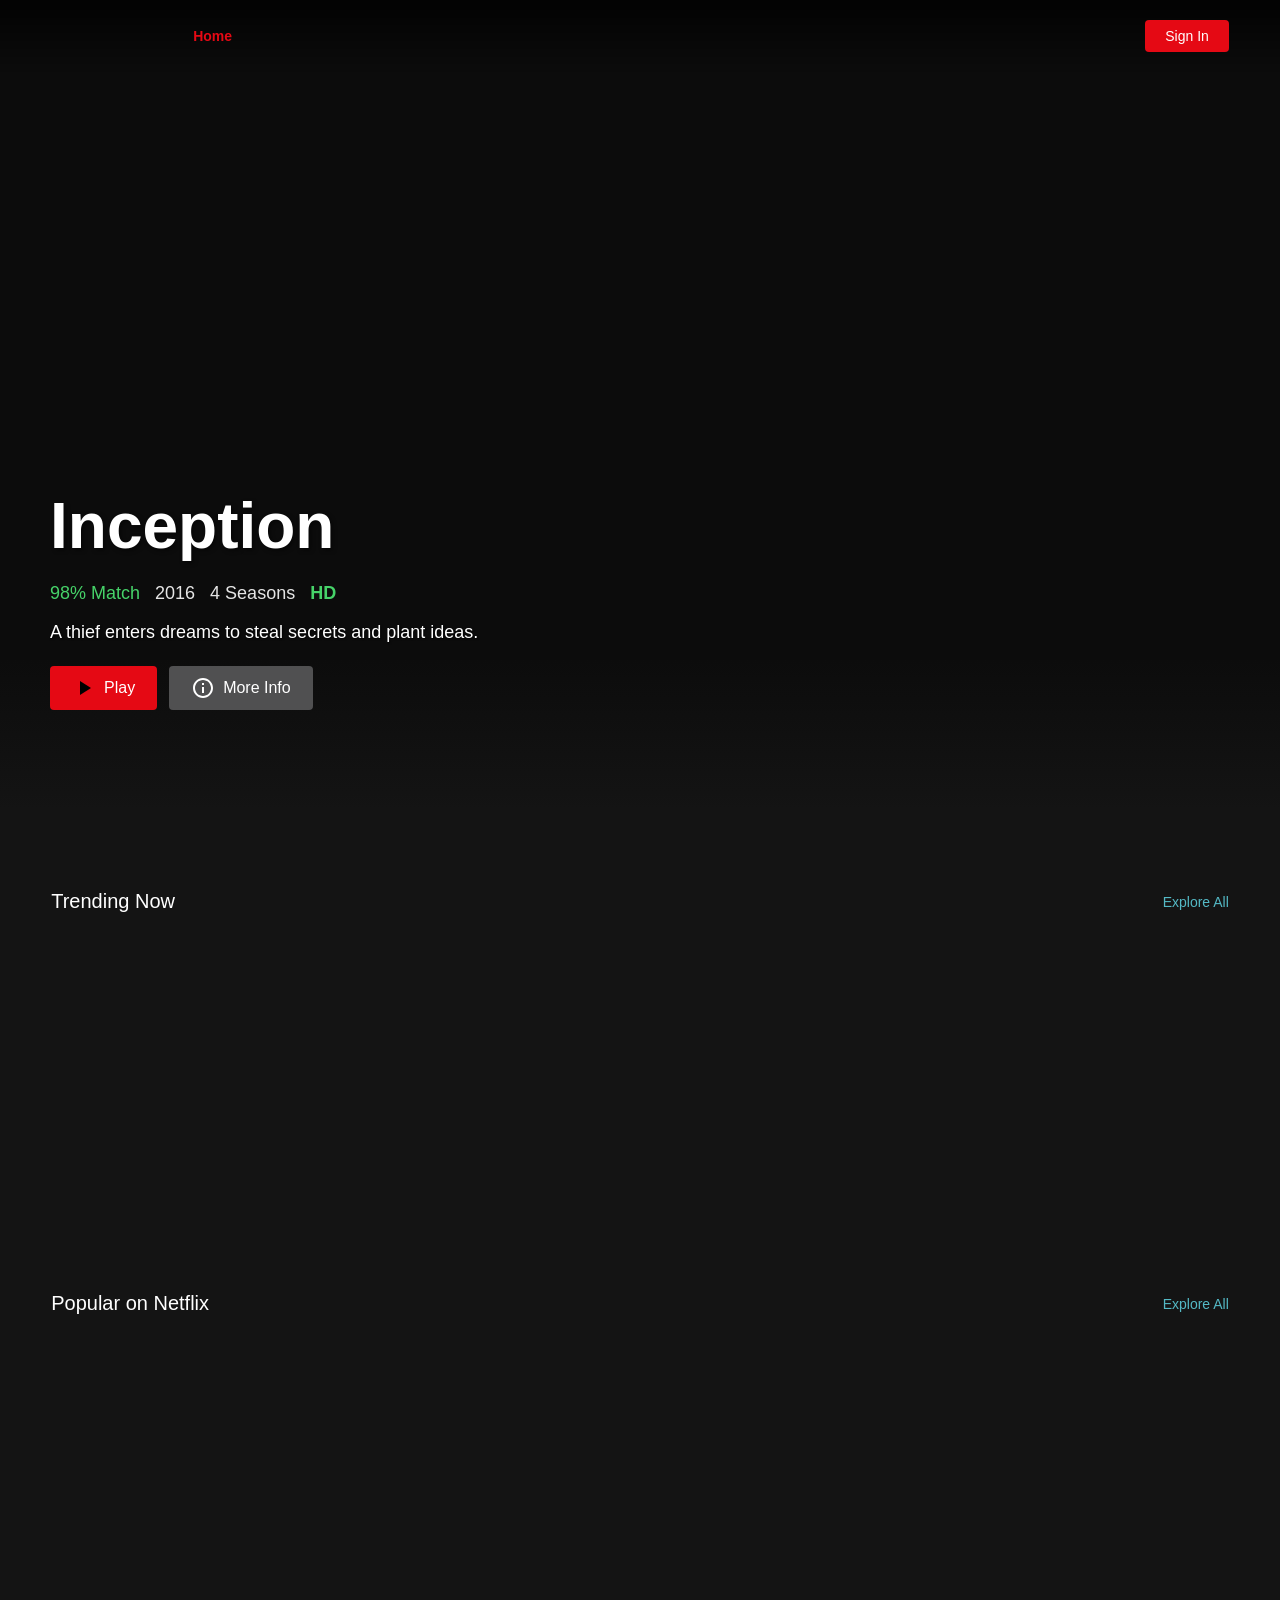
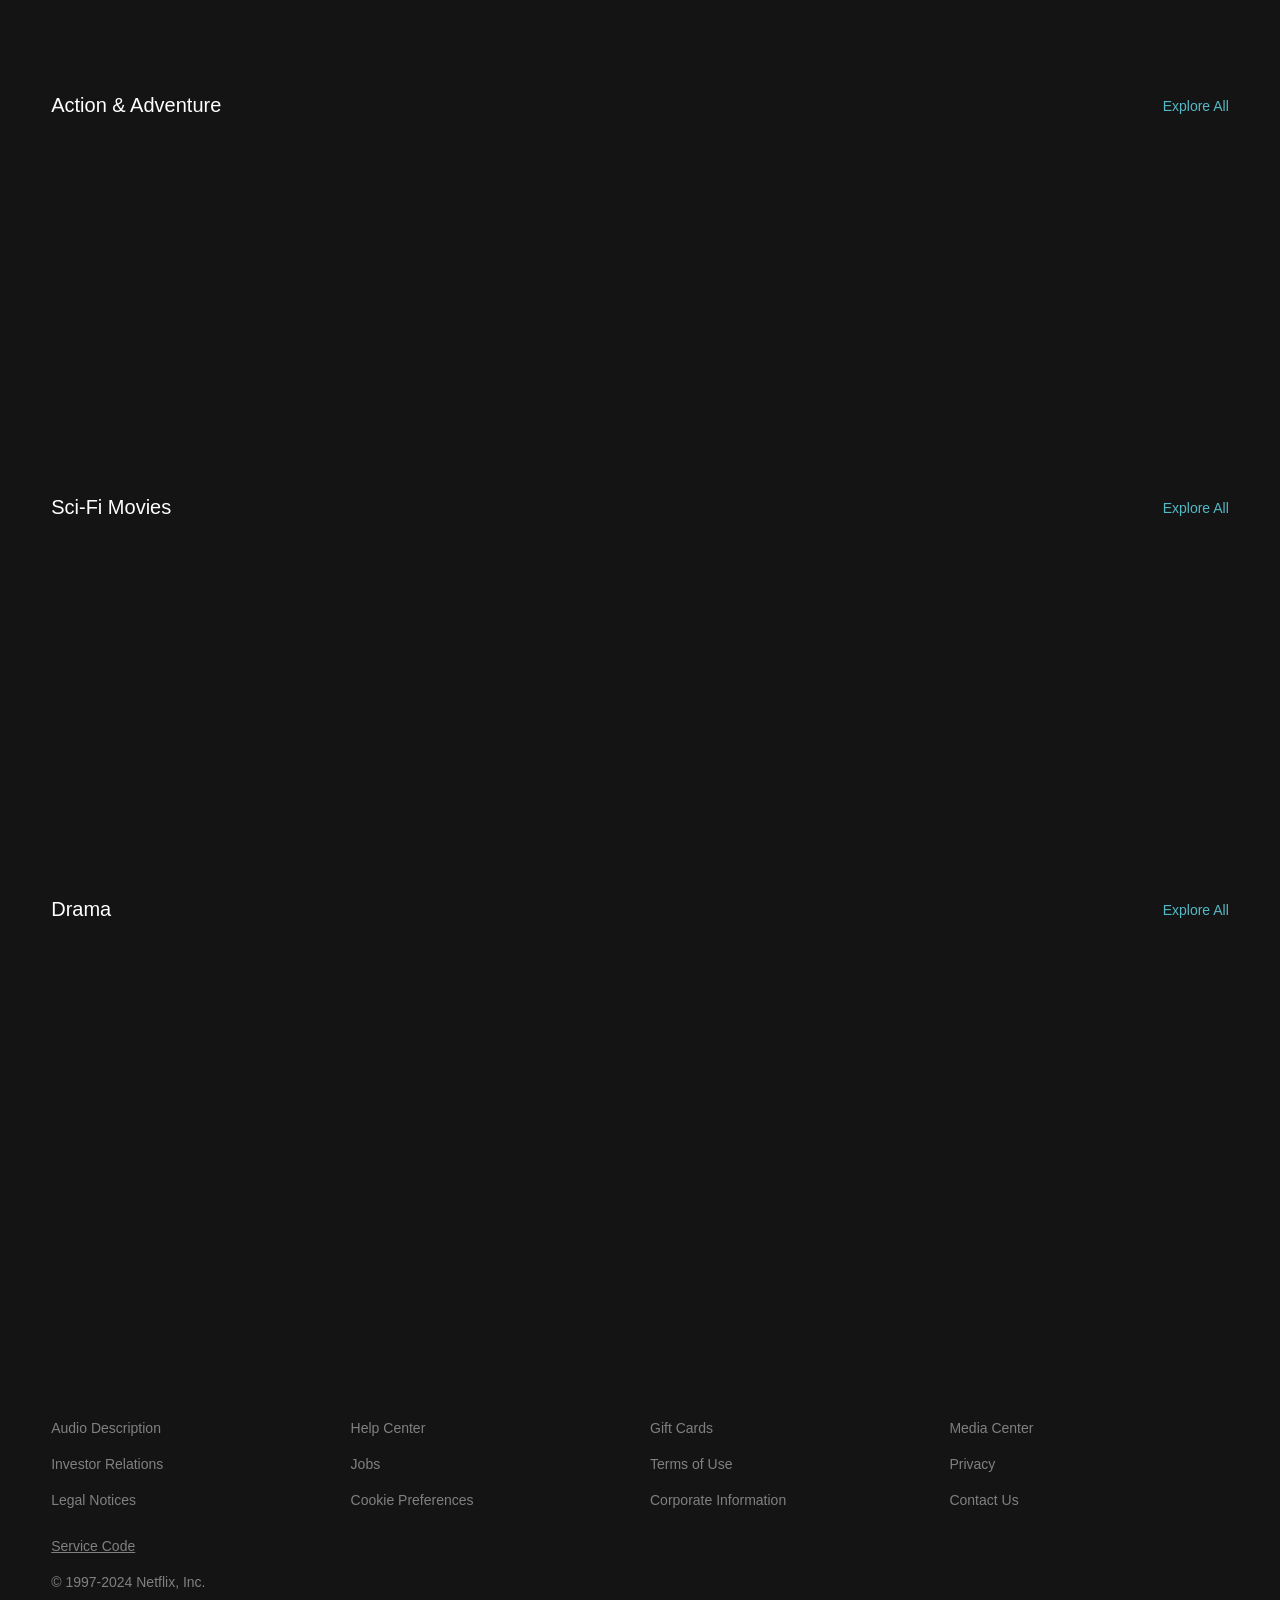
==== frontend/index.html @ e8b0cbf9 "Initial commit" ====
<!DOCTYPE html>
<html lang="en">
<head>
    <meta charset="UTF-8">
    <meta name="viewport" content="width=device-width, initial-scale=1.0">
    <title>Netflix - Watch TV Shows Online, Watch Movies Online</title>
    <link rel="icon" href="https://assets.nflxext.com/us/ffe/siteui/common/icons/nfavicon.ico">
    <link rel="stylesheet" href="css/style.css">
    <link rel="stylesheet" href="https://fonts.googleapis.com/css2?family=Roboto:wght@400;700&display=swap">
    <script src="js/app.js" defer></script>

</head>
<body>
    <!-- Loading Screen -->
    <div class="loading" id="loading">
        <div class="spinner"></div>
    </div>

    <!-- Auth Container (Modal) -->
    <div class="auth-container" id="authContainer">
        <button class="auth-close" onclick="closeAuthModal()">×</button>
        <div class="auth-box">
            <h1 id="authTitle">Sign In</h1>
            <p class="error-message" id="errorMessage"></p>
            <form id="authForm">
                <input type="text" id="authName" placeholder="Name" style="display: none;">
                <input type="email" id="authEmail" placeholder="Email or phone number" required>
                <input type="password" id="authPassword" placeholder="Password" required>
                <button type="submit" id="authButton">Sign In</button>
            </form>
<p class="auth-switch" id="authSwitch"></p>
        </div>
    </div>

    <!-- Main App Container -->
    <div class="app-container" id="appContainer">
        <!-- Navbar -->
        <nav class="navbar" id="navbar">
            <div class="nav-left">
                <div class="logo" onclick="goHome()"></div>

                <ul class="nav-links">
                    <li><a href="#" class="active" onclick="showSection('home')">Home</a></li>
                </ul>
            </div>
            <div class="nav-right">
                <!-- Auth Buttons (shown when not logged in) -->
                <div class="auth-buttons" id="authButtons">
                    <button class="nav-signin-btn" onclick="showAuthModal()">Sign In</button>
                </div>
                
                <!-- User Profile (shown when logged in) -->
                <div class="user-profile" id="userProfile">
                    <div class="search-box" id="searchBox">
                        <input type="text" placeholder="Titles, people, genres" id="searchInput">
                    </div>
                    <span class="search-icon" onclick="toggleSearch()">
                        <svg width="24" height="24" viewBox="0 0 24 24" fill="white">
                            <path d="M21.71 20.29L18 16.61A9 9 0 1 0 16.61 18l3.68 3.68a1 1 0 0 0 1.42 0 1 1 0 0 0 0-1.42zM11 18a7 7 0 1 1 7-7 7 7 0 0 1-7 7z"/>
                        </svg>
                    </span>
                    <div class="notifications">
                        <svg width="24" height="24" viewBox="0 0 24 24" fill="white">
                            <path d="M13 3a9 9 0 0 0-9 9H1l3.89 3.89.07.14L9 12H6c0-3.87 3.13-7 7-7s7 3.13 7 7-3.13 7-7 7c-1.93 0-3.68-.79-4.94-2.06l-1.42 1.42A8.954 8.954 0 0 0 13 21a9 9 0 0 0 0-18zm-1 5v5l4.28 2.54.72-1.21-3.5-2.08V8H12z"/>
                        </svg>
                        <span class="notifications-badge">2</span>
                    </div>
                    <div class="profile-menu">
                        <img src="https://i.pravatar.cc/150?img=3" alt="Profile" class="profile-avatar" id="profileAvatar">
                        <div class="profile-dropdown">
                            <a href="#">Account</a>
                            <a href="#" onclick="logout()">Sign out of Netflix</a>
                        </div>
                    </div>
                </div>
            </div>
        </nav>

        <!-- Hero Section -->
        <div class="hero" id="hero">
            <div class="hero-overlay"></div>
            <div class="hero-content">
                <h1 class="hero-title" id="heroTitle">Stranger Things</h1>
                <div class="hero-info">
                    <span class="hero-match">98% Match</span>
                    <span class="hero-year">2016</span>
                    <span class="hero-duration">4 Seasons</span>
                    <span class="hero-rating">HD</span>
                </div>
                <p class="hero-description" id="heroDescription">When a young boy disappears, his mother, a police chief and his friends must confront terrifying supernatural forces in order to get him back.</p>
                <div class="hero-buttons">
                    <button class="hero-btn hero-btn-primary" onclick="playMovie()">
                        <svg width="24" height="24" viewBox="0 0 24 24" fill="black">
                            <path d="M8 5v14l11-7z"/>
                        </svg>
                        Play
                    </button>
                    <button class="hero-btn hero-btn-secondary" onclick="showMovieDetail(1)">
                        <svg width="24" height="24" viewBox="0 0 24 24" fill="white">
                            <path d="M11 7h2v2h-2zm0 4h2v6h-2zm1-9C6.48 2 2 6.48 2 12s4.48 10 10 10 10-4.48 10-10S17.52 2 12 2zm0 18c-4.41 0-8-3.59-8-8s3.59-8 8-8 8 3.59 8 8-3.59 8-8 8z"/>
                        </svg>
                        More Info
                    </button>
                </div>
            </div>
        </div>


        <!-- Content Sections -->
        <div class="content-section" id="contentSection">
            <!-- Dynamic content will be inserted here -->
        </div>

        <!-- Footer -->
        <footer class="footer">
            <div class="footer-links">
                <a href="#">Audio Description</a>
                <a href="#">Help Center</a>
                <a href="#">Gift Cards</a>
                <a href="#">Media Center</a>
                <a href="#">Investor Relations</a>
                <a href="#">Jobs</a>
                <a href="#">Terms of Use</a>
                <a href="#">Privacy</a>
                <a href="#">Legal Notices</a>
                <a href="#">Cookie Preferences</a>
                <a href="#">Corporate Information</a>
                <a href="#">Contact Us</a>
            </div>
            <div class="footer-service">
                <a href="#" style="color: #808080;">Service Code</a>
            </div>
            <div class="footer-copyright">
                © 1997-2024 Netflix, Inc.
            </div>
        </footer>
    </div>

    <!-- Movie Detail Modal -->
    <div class="modal-overlay" id="movieModal">
        <div class="modal-content">
            <button class="modal-close" onclick="closeModal()">×</button>
            <img src="" alt="" class="modal-image" id="modalImage">
            <div class="modal-body">
                <h1 class="modal-title" id="modalTitle">Movie Title</h1>
                <div class="modal-meta">
                    <span class="modal-rating" id="modalRating">98% Match</span>
                    <span class="modal-year" id="modalYear">2024</span>
                    <span class="modal-duration" id="modalDuration">2h 30m</span>
                    <span class="modal-genre" id="modalGenre">Action</span>
                </div>
                <p class="modal-description" id="modalDescription">Movie description goes here.</p>
                <p class="modal-cast" id="modalCast">Cast: Actor One, Actor Two, Actor Three</p>
                <div class="modal-buttons">
                    <button class="modal-btn modal-btn-play" onclick="playMovie()">
                        <svg width="24" height="24" viewBox="0 0 24 24" fill="black">
                            <path d="M8 5v14l11-7z"/>
                        </svg>
                        Play
                    </button>
                    <button class="modal-btn modal-btn-info">
                        <svg width="24" height="24" viewBox="0 0 24 24" fill="white">
                            <path d="M11 7h2v2h-2zm0 4h2v6h-2zm1-9C6.48 2 2 6.48 2 12s4.48 10 10 10 10-4.48 10-10S17.52 2 12 2zm0 18c-4.41 0-8-3.59-8-8s3.59-8 8-8 8 3.59 8 8-3.59 8-8 8z"/>
                        </svg>
                        More Info
                    </button>
                </div>
            </div>
        </div>
    </div>


</body>
</html>
---- frontend/css/style.css ----
* {
            margin: 0;
            padding: 0;
            box-sizing: border-box;
            font-family: 'Helvetica Neue', Helvetica, Arial, sans-serif;
        }

        :root {
            --netflix-red: #e50914;
            --netflix-black: #141414;
            --netflix-dark: #181818;
            --netflix-gray: #808080;
            --netflix-light: #ffffff;
            --netflix-hover: #e6e6e6;
        }

        body {
            background-color: var(--netflix-black);
            color: var(--netflix-light);
            overflow-x: hidden;
        }

        /* Login Page Styles */
        .auth-container {
            position: fixed;
            top: 0;
            left: 0;
            width: 100%;
            height: 100%;
            display: none;
            align-items: center;
            justify-content: center;
            background: rgba(0,0,0,0.85);
            z-index: 3000;
        }

        .auth-container.active {
            display: flex;
        }

        .auth-box {
            background: rgba(0,0,0,0.75);
            padding: 60px 68px;
            border-radius: 4px;
            width: 100%;
            max-width: 450px;
        }

        .auth-box h1 {
            font-size: 32px;
            margin-bottom: 28px;
            font-weight: 500;
        }

        .auth-box input {
            width: 100%;
            padding: 16px 20px;
            margin-bottom: 16px;
            background: #333;
            border: none;
            border-radius: 4px;
            color: white;
            font-size: 16px;
        }

        .auth-box input:focus {
            outline: none;
            background: #454545;
        }

        .auth-box button {
            width: 100%;
            padding: 16px;
            background: var(--netflix-red);
            color: white;
            border: none;
            border-radius: 4px;
            font-size: 16px;
            font-weight: 500;
            cursor: pointer;
            margin-top: 24px;
        }

        .auth-box button:hover {
            background: #f40612;
        }

        .auth-switch {
            margin-top: 24px;
            color: var(--netflix-gray);
            font-size: 16px;
        }

        .auth-switch span {
            color: white;
            cursor: pointer;
        }

        .auth-switch span:hover {
            text-decoration: underline;
        }

        /* Auth Modal Close Button */
        .auth-close {
            position: absolute;
            top: 20px;
            right: 30px;
            background: transparent;
            border: none;
            color: white;
            font-size: 40px;
            cursor: pointer;
            z-index: 1001;
        }

        .auth-close:hover {
            color: #808080;
        }

        .error-message {
            color: #e87c03;
            font-size: 14px;
            margin-bottom: 16px;
            display: none;
        }

        /* Main App Styles */
        .app-container {
            display: none;
        }

        /* Navbar */
        .navbar {
            position: fixed;
            top: 0;
            width: 100%;
            padding: 20px 4%;
            display: flex;
            align-items: center;
            justify-content: space-between;
            z-index: 1000;
            background: linear-gradient(to bottom, rgba(0,0,0,0.7) 10%, transparent);
            transition: background 0.3s;
        }

        .navbar.scrolled {
            background: var(--netflix-black);
        }

        .nav-left {
            display: flex;
            align-items: center;
            gap: 40px;
        }

        .logo {
            width: 90px;
            height: 28px;
            background: url('https://upload.wikimedia.org/wikipedia/commons/0/08/Netflix_2015_logo.svg') no-repeat center;
            background-size: contain;
            cursor: pointer;
        }

        .nav-links {
            display: flex;
            gap: 20px;
            list-style: none;
        }

        .nav-links a {
            color: var(--netflix-light);
            text-decoration: none;
            font-size: 14px;
            transition: color 0.3s;
        }

        .nav-links a:hover {
            color: var(--netflix-gray);
        }

        .nav-links a.active {
            font-weight: 500;
        }

        .nav-right {
            display: flex;
            align-items: center;
            gap: 20px;
        }

        /* Auth Buttons in Navbar */
        .auth-buttons {
            display: flex;
            align-items: center;
            gap: 15px;
        }

        .nav-signin-btn {
            background: var(--netflix-red);
            color: white;
            border: none;
            padding: 8px 20px;
            border-radius: 4px;
            font-size: 14px;
            font-weight: 500;
            cursor: pointer;
            transition: background 0.3s;
        }

        .nav-signin-btn:hover {
            background: #f40612;
        }

        .nav-signup-btn {
            background: transparent;
            color: white;
            border: 1px solid white;
            padding: 8px 20px;
            border-radius: 4px;
            font-size: 14px;
            font-weight: 500;
            cursor: pointer;
            transition: all 0.3s;
        }

        .nav-signup-btn:hover {
            background: white;
            color: black;
        }

        .user-profile {
            display: none;
            align-items: center;
            gap: 10px;
            cursor: pointer;
            position: relative;
        }

        .user-profile.active {
            display: flex;
        }

        .search-icon {
            cursor: pointer;
            opacity: 0.9;
        }

        .search-box {
            display: none;
            position: relative;
        }

        .search-box input {
            background: transparent;
            border: 1px solid white;
            padding: 8px 16px;
            border-radius: 4px;
            color: white;
            width: 250px;
        }

        .search-box input:focus {
            outline: none;
        }

        .notifications {
            position: relative;
            cursor: pointer;
        }

        .notifications-badge {
            position: absolute;
            top: -5px;
            right: -5px;
            background: var(--netflix-red);
            width: 18px;
            height: 18px;
            border-radius: 50%;
            font-size: 11px;
            display: flex;
            align-items: center;
            justify-content: center;
        }

        .profile-menu {
            display: flex;
            align-items: center;
            gap: 10px;
            cursor: pointer;
            position: relative;
        }

        .profile-avatar {
            width: 32px;
            height: 32px;
            border-radius: 4px;
            background: var(--netflix-red);
        }

        .profile-dropdown {
            position: absolute;
            top: 100%;
            right: 0;
            background: rgba(0,0,0,0.9);
            padding: 10px 0;
            border-radius: 4px;
            display: none;
            min-width: 180px;
        }

        .profile-menu:hover .profile-dropdown {
            display: block;
        }

        .profile-dropdown a {
            display: block;
            padding: 10px 20px;
            color: var(--netflix-light);
            text-decoration: none;
            font-size: 14px;
        }

        .profile-dropdown a:hover {
            text-decoration: underline;
        }

        /* Hero Section */
        .hero {
            position: relative;
            height: 90vh;
            width: 100%;
            min-height: 500px;
            background: url('https://image.tmdb.org/t/p/original/p1F51Lvj3sMopG948F5HsBbl43C.jpg') ;
            background-size: contain; /* Shows full image without zooming */
            background-repeat: no-repeat;
            background-position: center;
            background-color: #141414; /* Dark gray to fill the empty sides */
            z-index: 1;
            display: flex;
            align-items: flex-end;
            overflow: hidden;}

        

.hero-overlay {
  position: absolute;
  inset: 0;
  background: rgba(0,0,0,0.4);
}

.hero-content {
    position: relative;
    z-index: 2;
    padding: 0 0 100px 50px; /* Top Right Bottom Left */
    color: white;
    max-width: 800px; /* Increased slightly for better text flow */
}
.hero-description {
    font-size: 1.2rem;
    line-height: 1.4;
    margin-bottom: 25px;
    text-shadow: 2px 2px 4px rgba(0,0,0,0.45);
    max-width: 550px; 
}
.hero-bg {
    position: absolute;
    top: 0;
    left: 0;
    width: 100%;
    height: 100%;
    object-fit: cover; 
    object-position: top center; 
    
    z-index: 0;
}

        .hero-title {
            font-size: 64px;
            font-weight: 700;
            margin-bottom: 20px;
            text-shadow: 2px 2px 4px rgba(0,0,0,0.5);
        }

        .hero-info {
            display: flex;
            align-items: center;
            gap: 15px;
            margin-bottom: 15px;
            font-size: 18px;
        }

        .hero-rating {
            color: #46d369;
            font-weight: 600;
        }

        .hero-year, .hero-duration {
            color: #e5e5e5;
        }

        .hero-match {
            color: #46d369;
            font-weight: 500;
        }

        .hero-description {
            font-size: 18px;
            line-height: 1.5;
            margin-bottom: 20px;
            text-shadow: 1px 1px 2px rgba(0,0,0,0.8);
        }

        .hero-buttons {
            display: flex;
            gap: 10px;
        }

        .hero-btn {
            padding: 12px 28px;
            border-radius: 4px;
            font-size: 18px;
            font-weight: 500;
            cursor: pointer;
            display: flex;
            align-items: center;
            gap: 10px;
            transition: all 0.3s;
        }

        .hero-btn-primary {
            background: white;
            color: black;
            border: none;
        }

        .hero-btn-primary:hover {
            background: rgba(255,255,255,0.75);
        }

        .hero-btn-secondary {
            background: rgba(109,109,110,0.7);
            color: white;
            border: none;
        }

        .hero-btn-secondary:hover {
            background: rgba(109,109,110,0.5);
        }
        .hero::after {
    content: "";
    position: absolute;
    bottom: 0;
    left: 0;
    width: 100%;
    height: 150px;
    background: linear-gradient(to top, #141414, transparent);
    z-index: 1;
}

        /* Content Rows */
        .content-section {
            padding: 40px 4%;
            position: relative;
            z-index: 10;
            margin-top: -100px;
        }

        .content-row {
            margin-bottom: 40px;
        }

        .row-header {
            display: flex;
            align-items: center;
            justify-content: space-between;
            margin-bottom: 15px;
        }

        .row-title {
            font-size: 20px;
            font-weight: 500;
        }

        .see-all {
            color: #54b9c5;
            font-size: 14px;
            cursor: pointer;
        }

        .see-all:hover {
            text-decoration: underline;
        }

        .row-posters {
            display: flex;
            gap: 10px;
            overflow-x: auto;
            padding-bottom: 20px;
            scroll-behavior: smooth;
        }

        .row-posters::-webkit-scrollbar {
            display: none;
        }

        .poster-card {
            flex: 0 0 auto;
            width: 200px;
            cursor: pointer;
            transition: transform 0.3s;
            position: relative;
        }

        .poster-card:hover {
            transform: scale(1.05);
            z-index: 100;
        }

        .poster-image {
            width: 100%;
            height: 300px;
            object-fit: cover;
            border-radius: 4px;
        }

        .poster-overlay {
            position: absolute;
            inset: 0;
            background: linear-gradient(to top, rgba(0,0,0,0.9) 0%, transparent 50%);
            opacity: 0;
            transition: opacity 0.3s;
            border-radius: 4px;
            display: flex;
            flex-direction: column;
            justify-content: flex-end;
            padding: 15px;
        }

        .poster-card:hover .poster-overlay {
            opacity: 1;
        }

        .poster-title {
            font-size: 14px;
            font-weight: 500;
            margin-bottom: 5px;
        }

        .poster-info {
            display: flex;
            align-items: center;
            gap: 10px;
            font-size: 12px;
            color: #808080;
        }

        .poster-match {
            color: #46d369;
            font-weight: 500;
        }

        /* Movie Detail Modal */
        .modal-overlay {
            position: fixed;
            inset: 0;
            background: rgba(0,0,0,0.8);
            z-index: 2000;
            display: none;
            align-items: center;
            justify-content: center;
            padding: 20px;
        }

        .modal-overlay.active {
            display: flex;
        }

        .modal-content {
            background: #1a1a1a;
            max-width: 800px;
            width: 100%;
            border-radius: 8px;
            overflow: hidden;
            position: relative;
        }

        .modal-close {
            position: absolute;
            top: 15px;
            right: 15px;
            background: #1a1a1a;
            border: none;
            color: white;
            width: 36px;
            height: 36px;
            border-radius: 50%;
            cursor: pointer;
            font-size: 20px;
            z-index: 10;
            display: flex;
            align-items: center;
            justify-content: center;
        }

        .modal-image {
            width: 100%;
            height: 400px;
            object-fit: cover;
        }

        .modal-body {
            padding: 30px;
        }

        .modal-title {
            font-size: 32px;
            font-weight: 700;
            margin-bottom: 15px;
        }

        .modal-meta {
            display: flex;
            align-items: center;
            gap: 15px;
            margin-bottom: 20px;
            font-size: 14px;
        }

        .modal-rating {
            color: #46d369;
            font-weight: 600;
        }

        .modal-duration, .modal-year {
            color: #e5e5e5;
        }

        .modal-genre {
            color: #e5e5e5;
        }

        .modal-description {
            font-size: 16px;
            line-height: 1.6;
            margin-bottom: 20px;
        }

        .modal-cast {
            font-size: 14px;
            color: #808080;
        }

        .modal-buttons {
            display: flex;
            gap: 15px;
            margin-top: 25px;
        }

        .modal-btn {
            padding: 12px 30px;
            border-radius: 4px;
            font-size: 16px;
            font-weight: 500;
            cursor: pointer;
            display: flex;
            align-items: center;
            gap: 10px;
            transition: all 0.3s;
        }

        .modal-btn-play {
            background: white;
            color: black;
            border: none;
        }

        .modal-btn-play:hover {
            background: rgba(255,255,255,0.85);
        }

        .modal-btn-info {
            background: rgba(109,109,110,0.7);
            color: white;
            border: none;
        }

        .modal-btn-info:hover {
            background: rgba(109,109,110,0.5);
        }

        /* Footer */
        .footer {
            padding: 80px 4% 40px;
            color: #808080;
            font-size: 14px;
        }

        .footer-links {
            display: grid;
            grid-template-columns: repeat(4, 1fr);
            gap: 20px;
            margin-bottom: 30px;
        }

        .footer-links a {
            color: #808080;
            text-decoration: none;
        }

        .footer-links a:hover {
            text-decoration: underline;
        }

        .footer-service {
            margin-bottom: 20px;
        }

        .footer-copyright {
            margin-top: 20px;
        }

        /* Loading Spinner */
        .loading {
            display: flex;
            align-items: center;
            justify-content: center;
            height: 100vh;
            background: #000;
        }

        .spinner {
            width: 50px;
            height: 50px;
            border: 3px solid #333;
            border-top-color: var(--netflix-red);
            border-radius: 50%;
            animation: spin 1s linear infinite;
        }

        @keyframes spin {
            to { transform: rotate(360deg); }
        }

        /* Responsive */
        @media (max-width: 768px) {
            .hero-title {
                font-size: 36px;
            }

            .hero-content {
                top: 40%;
            }

            .nav-links {
                display: none;
            }

            .poster-card {
                width: 140px;
            }

            .poster-image {
                height: 210px;
            }

            .footer-links {
                grid-template-columns: repeat(2, 1fr);
            }

            .auth-box {
                padding: 30px 20px;
                margin: 20px;
            }
        }

        /* Scrollbar */
        ::-webkit-scrollbar {
            width: 8px;
            height: 8px;
        }

        ::-webkit-scrollbar-track {
            background: #141414;
        }

        ::-webkit-scrollbar-thumb {
            background: #333;
            border-radius: 4px;
        }

        ::-webkit-scrollbar-thumb:hover {
            background: #555;
        }

        .overlay {
    pointer-events: none;
}

.overlay.active {
    pointer-events: all;
}
.nav-links a {
    color: white;
    text-decoration: none;
    margin: 0 12px;
    font-weight: 500;
}

.nav-links a:hover {
    color: #e50914;
}
.section {
    padding: 20px;
    color: white;
    transition: opacity 0.3s ease;
}

/* active tab */
.nav-links a.active {
    color: #e50914;
    font-weight: bold;
}
/* ===== HERO BUTTONS FIX ===== */
.hero-buttons {
    margin-top: 20px;
    display: flex;
    gap: 12px;
}

.hero-buttons button {
    padding: 10px 22px;
    border: none;
    border-radius: 4px;
    font-size: 16px;
    cursor: pointer;
    transition: 0.3s ease;
}

/* Play button (Netflix red) */
.hero-buttons button:first-child {
    background: #e50914;
    color: white;
}

.hero-buttons button:first-child:hover {
    background: #b00610;
}

/* More Info button */
.hero-buttons button:last-child {
    background: rgba(109, 109, 110, 0.7);
    color: white;
}

.hero-buttons button:last-child:hover {
    background: rgba(109, 109, 110, 0.4);
}
.hero-buttons {
    display: flex;
    gap: 12px;
    margin-top: 20px;
}

.hero-btn {
    display: flex;
    align-items: center;
    gap: 8px;
    padding: 10px 20px;
    font-size: 16px;
    border-radius: 4px;
    border: none;
    cursor: pointer;
}

.hero-btn-primary {
    background: white;
    color: black;
}

.hero-btn-secondary {
    background: rgba(109, 109, 110, 0.7);
    color: white;
}

.content-section,
section {
    position: relative;
    z-index: 2;
    margin-top: 40px;
}
#mylist {
    margin-top: 60px;
}
.auth-container {
    pointer-events: none;
}

.auth-container.active {
    pointer-events: all;
}
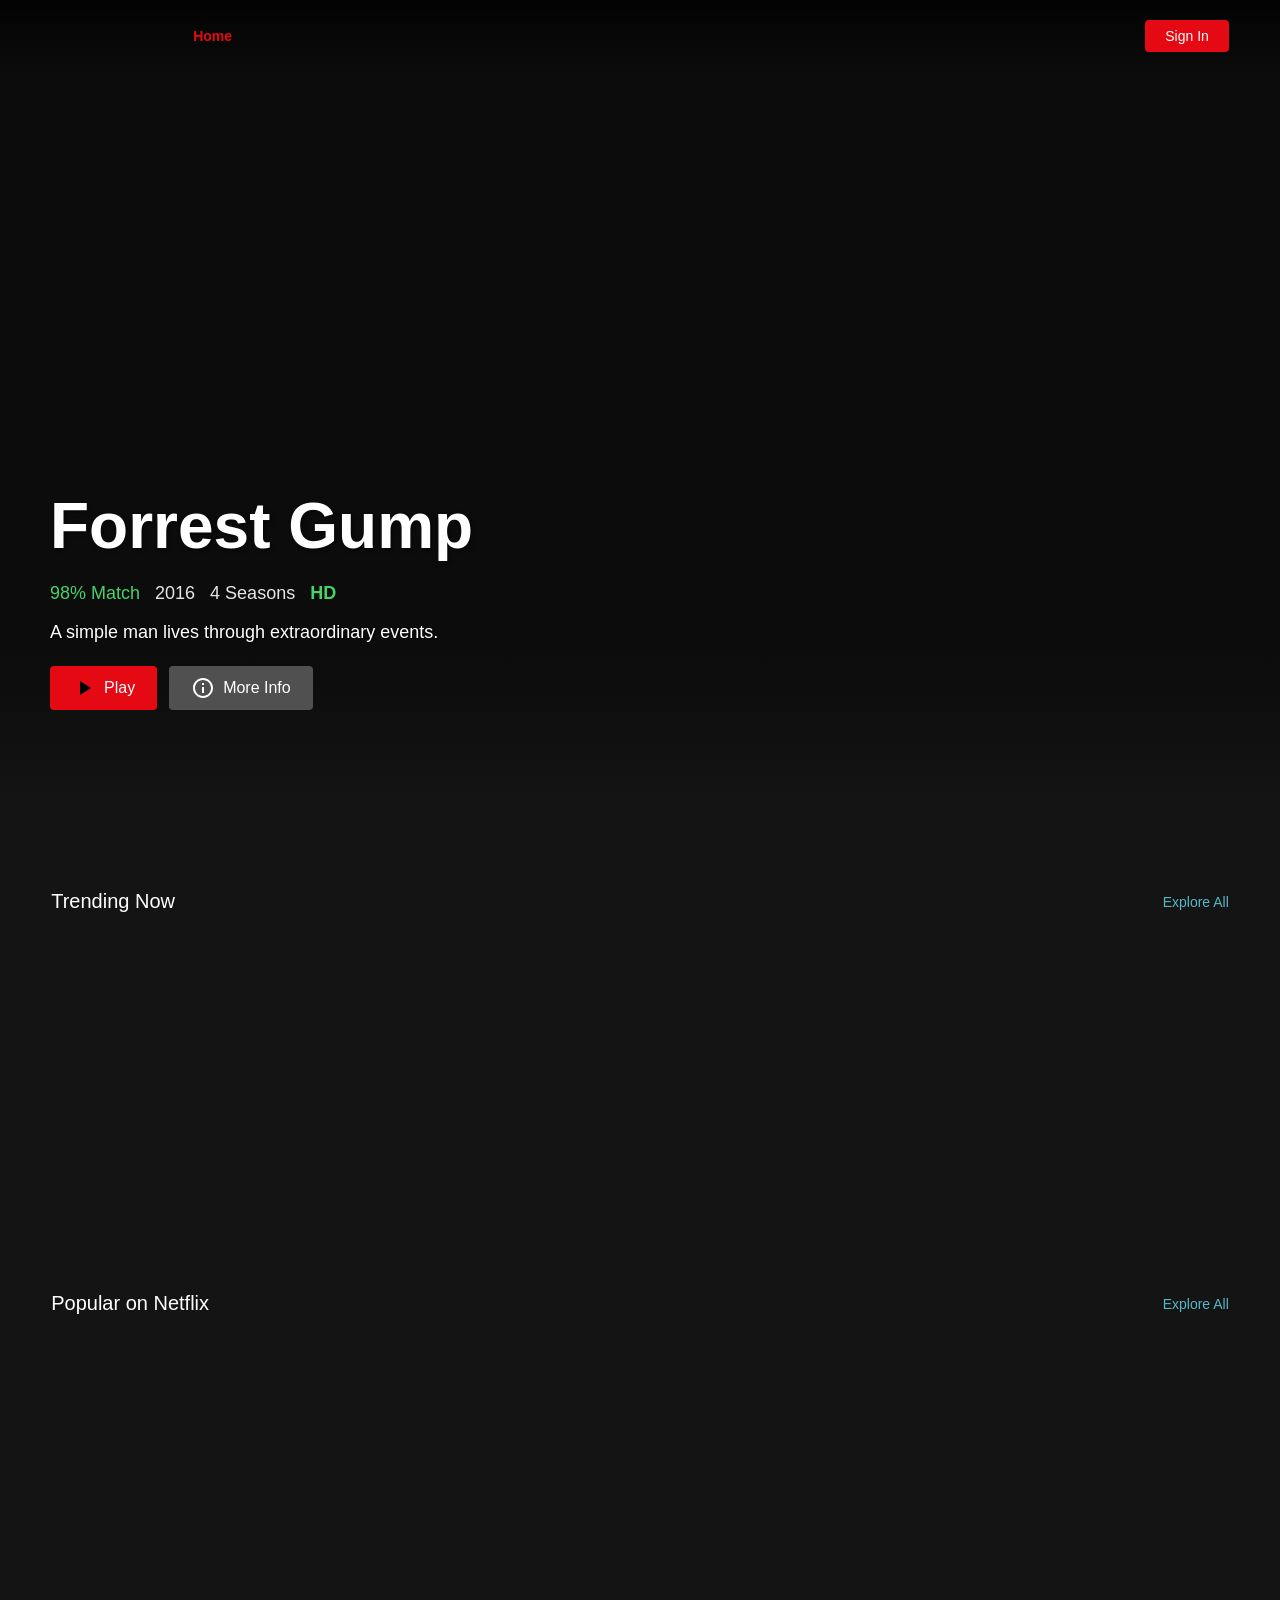
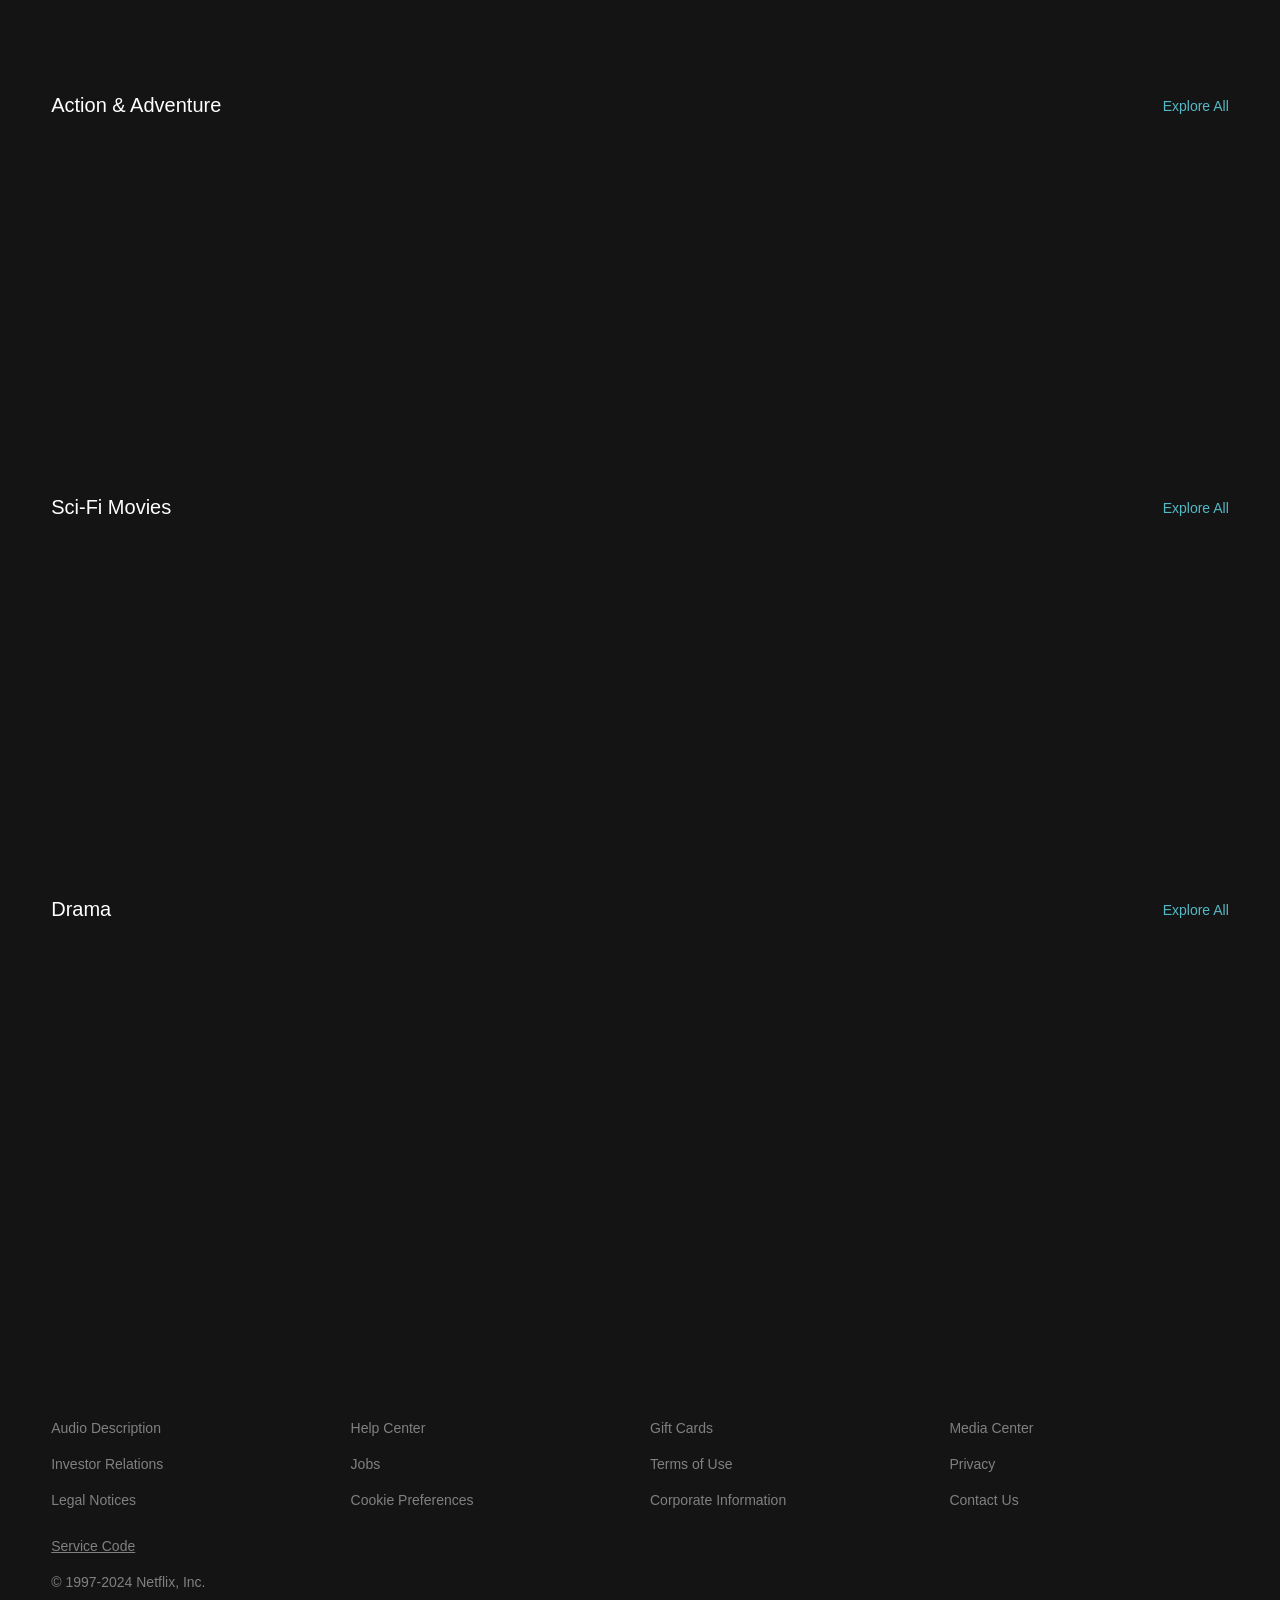
==== commit 72bc5a92: "feat(auth): add JWT auth, hash passwords, and server-side My List - Hash passwords on register and v" ====
--- a/frontend/index.html
+++ b/frontend/index.html
@@ -164,11 +164,24 @@
                         </svg>
                         More Info
                     </button>
+                    <button class="modal-btn modal-btn-info" onclick="addToMyList(window.selectedMovieId)">
+                        <svg width="24" height="24" viewBox="0 0 24 24" fill="white">
+                            <path d="M12 21.35l-1.45-1.32C5.4 15.36 2 12.28 2 8.5 2 6 4 4 6.5 4 8.04 4 9.48 4.81 10.3 6.09 11.12 4.81 12.56 4 14.1 4 16.6 4 18.6 6 18.6 8.5c0 3.78-3.4 6.86-8.55 11.54L12 21.35z"/>
+                        </svg>
+                        Add to My List
+                    </button>
                 </div>
             </div>
         </div>
     </div>
 
+    <!-- Video Player Overlay -->
+    <div id="videoPlayer" class="video-overlay" aria-hidden="true">
+        <button class="video-close" onclick="closeVideoPlayer()" aria-label="Close video">×</button>
+        <div class="video-wrapper">
+            <video id="videoPlayerTag" controls crossorigin playsinline></video>
+        </div>
+    </div>
 
 </body>
 </html>
--- a/frontend/css/style.css
+++ b/frontend/css/style.css
@@ -332,10 +332,10 @@
             width: 100%;
             min-height: 500px;
             background: url('https://image.tmdb.org/t/p/original/p1F51Lvj3sMopG948F5HsBbl43C.jpg') ;
-            background-size: contain; /* Shows full image without zooming */
+            background-size: contain; 
             background-repeat: no-repeat;
             background-position: center;
-            background-color: #141414; /* Dark gray to fill the empty sides */
+            background-color: #141414; 
             z-index: 1;
             display: flex;
             align-items: flex-end;
@@ -898,4 +898,48 @@
 
 .auth-container.active {
     pointer-events: all;
+}
+
+/* Video Player Overlay */
+#videoPlayer {
+    position: fixed;
+    inset: 0;
+    background: rgba(0,0,0,0.95);
+    display: none;
+    align-items: center;
+    justify-content: center;
+    z-index: 3000;
+}
+
+#videoPlayer.active {
+    display: flex;
+}
+
+#videoPlayer .video-wrapper {
+    max-width: 1000px;
+    width: 100%;
+    padding: 20px;
+}
+
+#videoPlayer video {
+    width: 100%;
+    height: auto;
+    border-radius: 8px;
+    background: black;
+}
+
+#videoPlayer .video-close {
+    position: absolute;
+    top: 20px;
+    right: 30px;
+    background: transparent;
+    border: none;
+    color: white;
+    font-size: 32px;
+    cursor: pointer;
+}
+
+/* Prevent body scroll when modal or player open */
+.no-scroll {
+    overflow: hidden;
 }
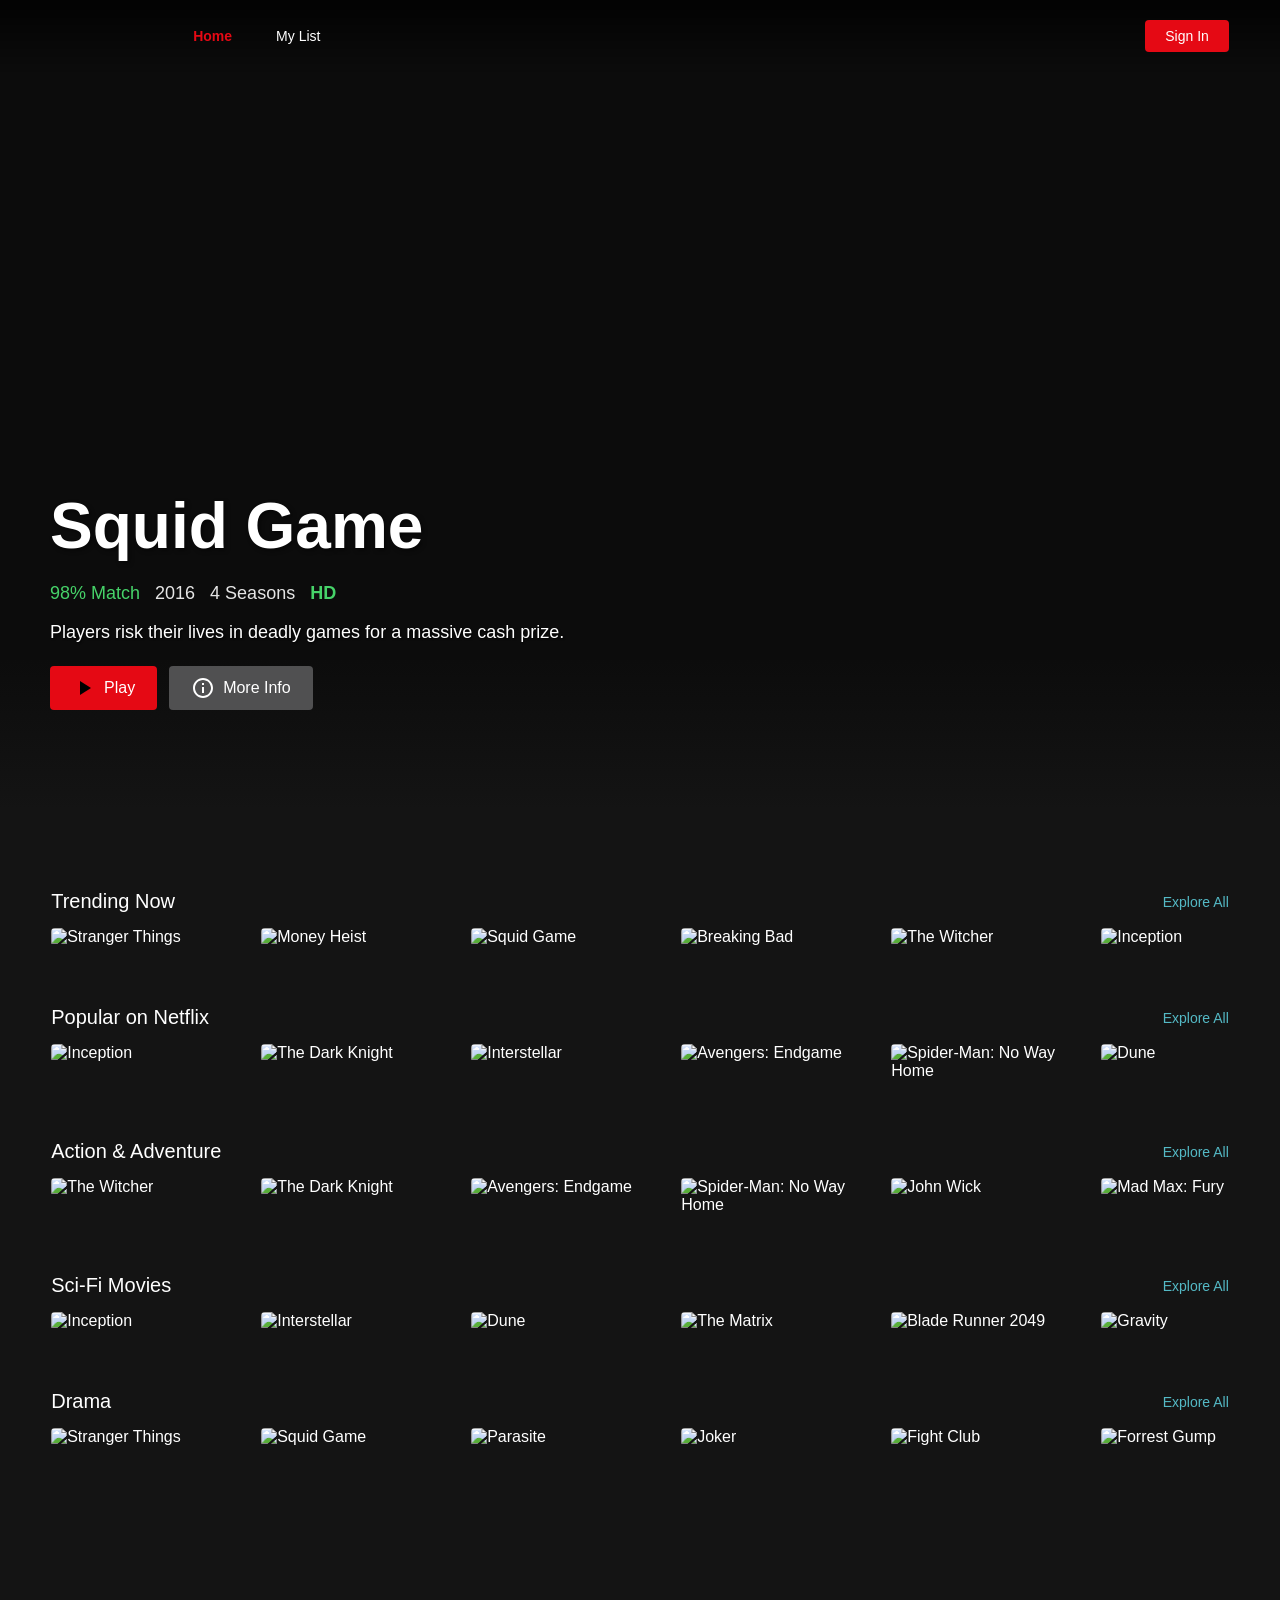
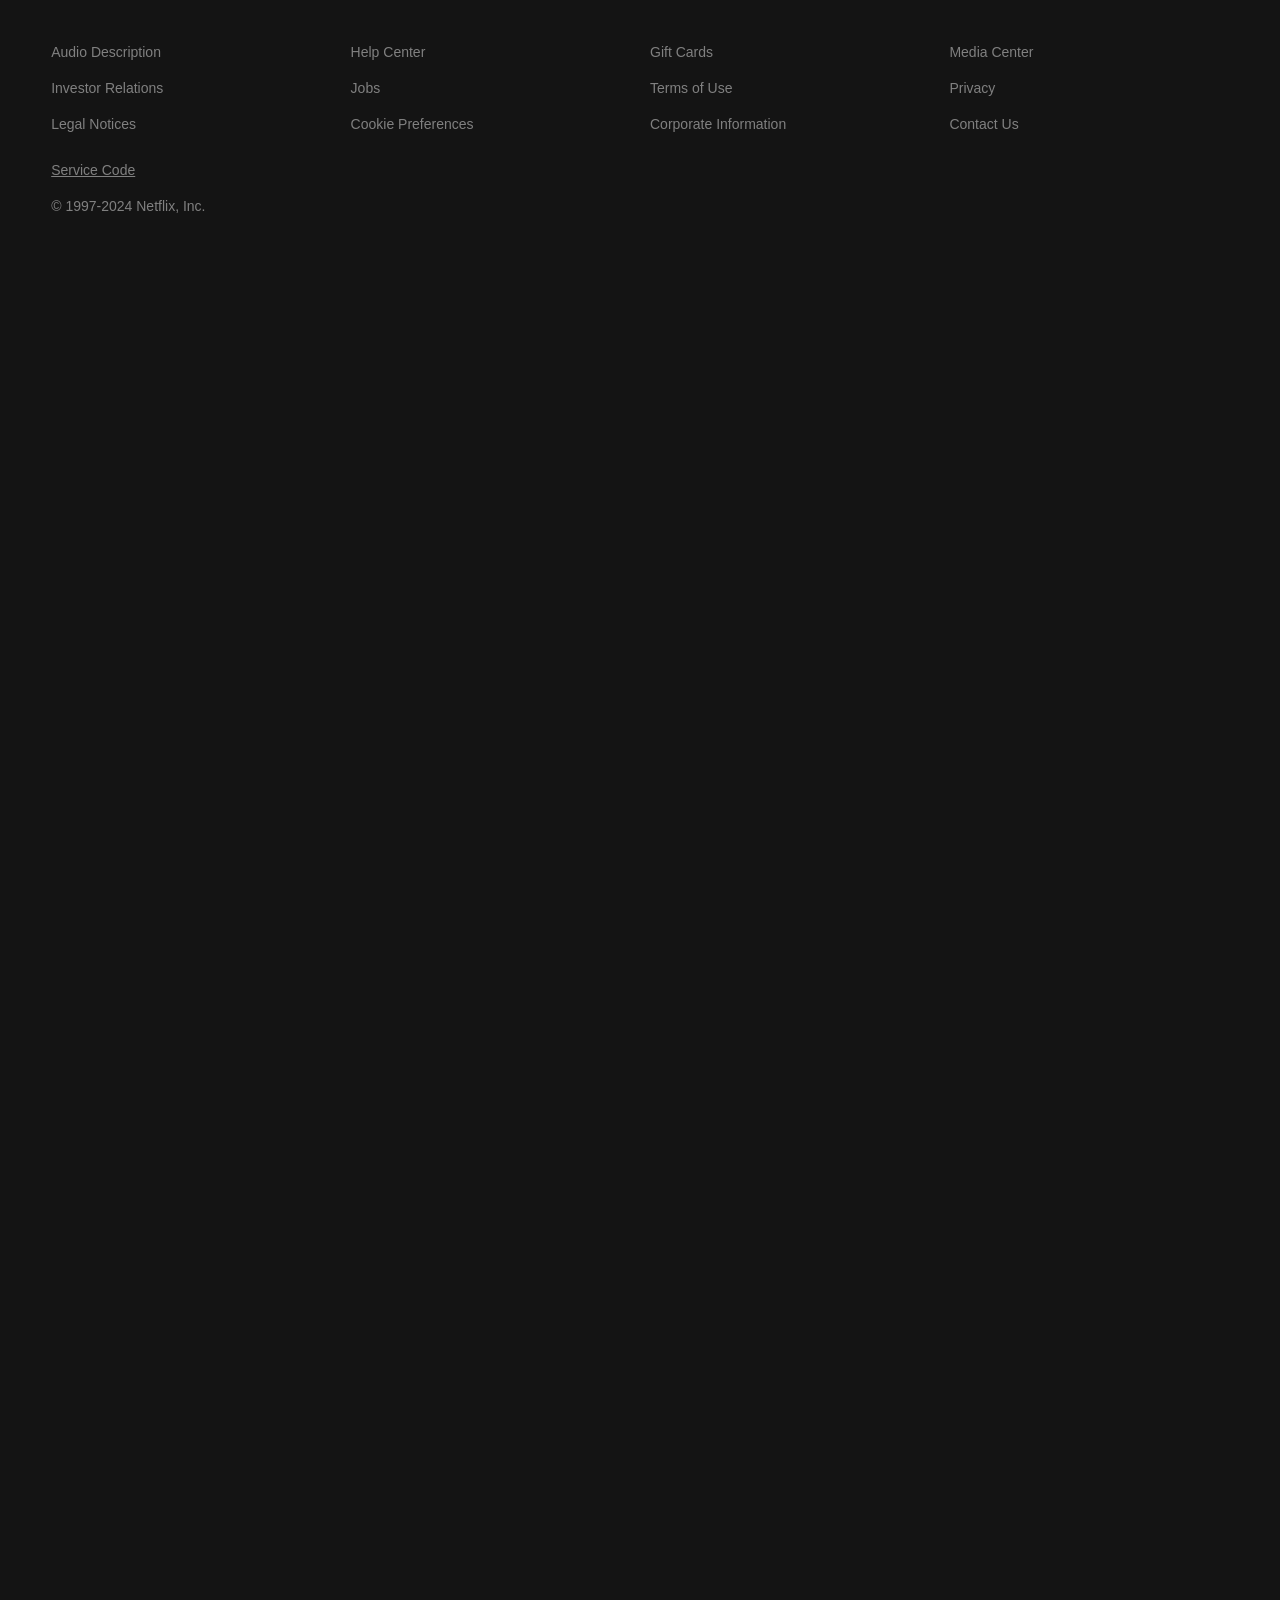
==== commit 06fdd9ac: "feat(ui): polish frontend — poster overlays, favorites toggle, profile display, player UX - Add play" ====
--- a/frontend/index.html
+++ b/frontend/index.html
@@ -41,6 +41,7 @@
 
                 <ul class="nav-links">
                     <li><a href="#" class="active" onclick="showSection('home')">Home</a></li>
+                    <li><a href="#" onclick="showMyList()">My List</a></li>
                 </ul>
             </div>
             <div class="nav-right">
@@ -67,6 +68,7 @@
                     </div>
                     <div class="profile-menu">
                         <img src="https://i.pravatar.cc/150?img=3" alt="Profile" class="profile-avatar" id="profileAvatar">
+                        <span id="profileName" style="margin-left:8px;color:white;font-weight:500;font-size:14px;"></span>
                         <div class="profile-dropdown">
                             <a href="#">Account</a>
                             <a href="#" onclick="logout()">Sign out of Netflix</a>
--- a/frontend/css/style.css
+++ b/frontend/css/style.css
@@ -529,31 +529,72 @@
             inset: 0;
             background: linear-gradient(to top, rgba(0,0,0,0.9) 0%, transparent 50%);
             opacity: 0;
-            transition: opacity 0.3s;
+                    transition: opacity 0.25s ease, transform 0.25s ease;
             border-radius: 4px;
             display: flex;
             flex-direction: column;
             justify-content: flex-end;
-            padding: 15px;
-        }
-
-        .poster-card:hover .poster-overlay {
-            opacity: 1;
-        }
-
-        .poster-title {
-            font-size: 14px;
-            font-weight: 500;
-            margin-bottom: 5px;
-        }
-
-        .poster-info {
-            display: flex;
-            align-items: center;
-            gap: 10px;
-            font-size: 12px;
-            color: #808080;
-        }
+                    padding: 12px;
+                    transform: translateY(6px);
+                }
+
+                .poster-card:hover .poster-overlay {
+                    opacity: 1;
+                    transform: translateY(0);
+                }
+
+                .poster-title {
+                    font-size: 14px;
+                    font-weight: 600;
+                    margin-bottom: 6px;
+                }
+
+                .poster-info {
+                    display: flex;
+                    align-items: center;
+                    gap: 10px;
+                    font-size: 12px;
+                    color: #b3b3b3;
+                }
+
+                /* overlay buttons */
+                .overlay-buttons {
+                    display: flex;
+                    gap: 8px;
+                    position: absolute;
+                    top: 12px;
+                    right: 12px;
+                    z-index: 20;
+                }
+
+                .overlay-buttons button {
+                    background: rgba(0,0,0,0.6);
+                    border: 1px solid rgba(255,255,255,0.08);
+                    color: white;
+                    padding: 8px 10px;
+                    border-radius: 4px;
+                    cursor: pointer;
+                    font-size: 14px;
+                    line-height: 1;
+                }
+
+                .overlay-buttons .fav-btn.favorited,
+                .poster-card.favorited .overlay-buttons .fav-btn {
+                    background: rgba(229,9,20,0.95);
+                    color: white;
+                }
+
+                .play-btn {
+                    background: #e50914;
+                    border: none;
+                    padding: 8px 12px;
+                    border-radius: 4px;
+                    font-weight: 700;
+                }
+
+                .fav-btn {
+                    background: rgba(255,255,255,0.04);
+                }
 
         .poster-match {
             color: #46d369;
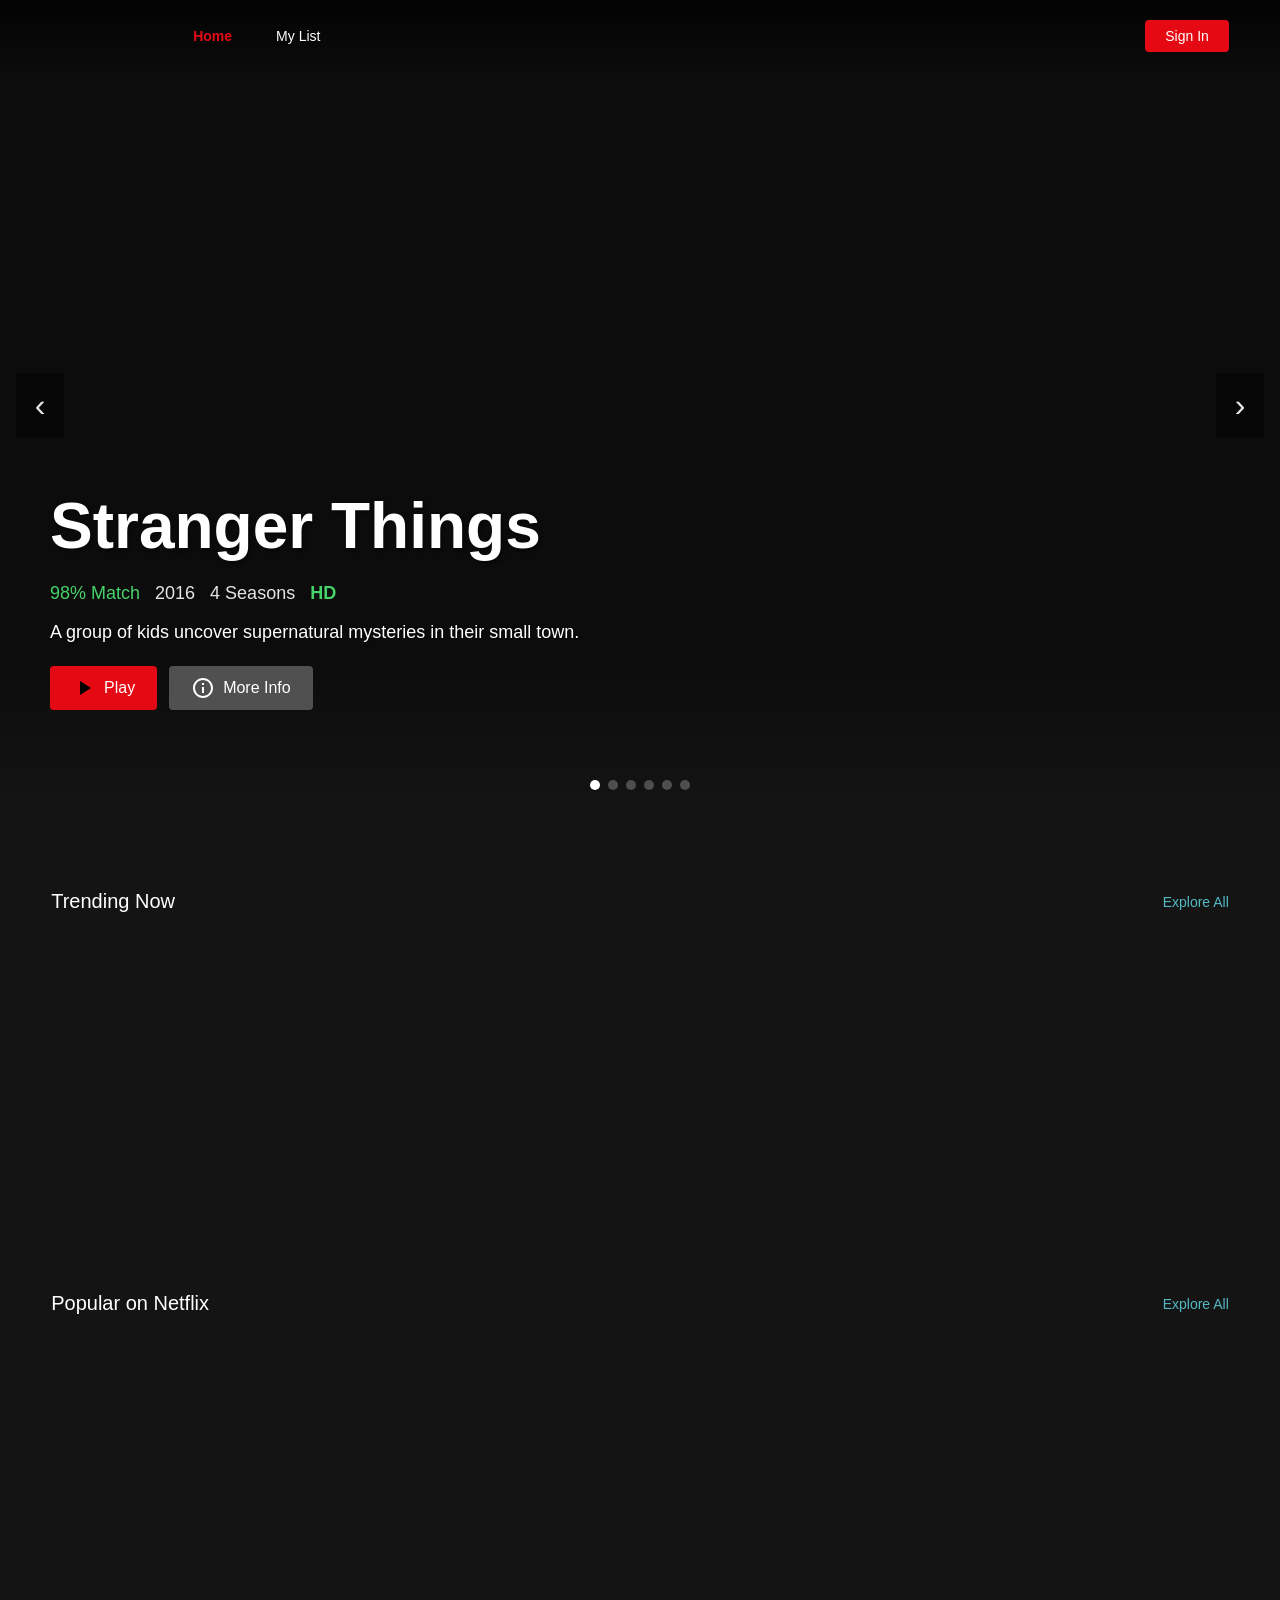
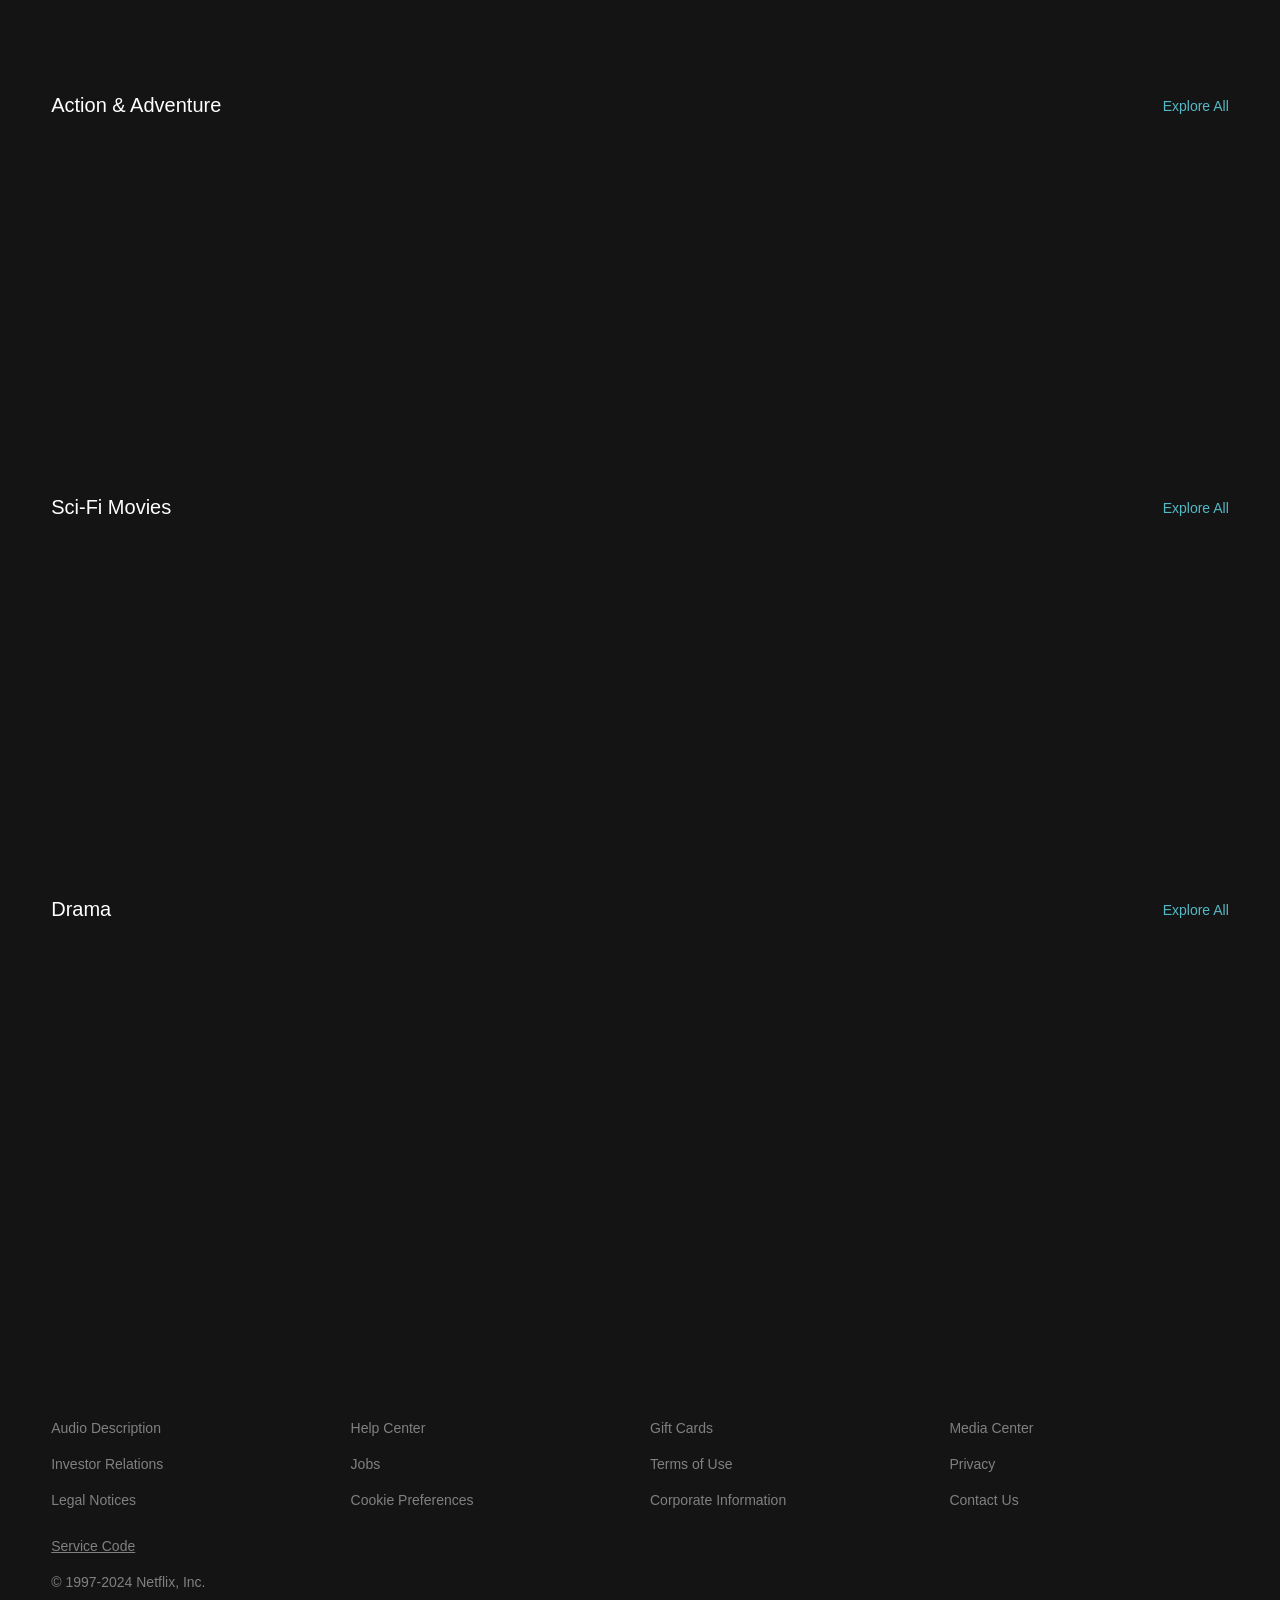
==== commit 33884600: "feat(ui): add hero carousel with controls and auto-rotate; responsive tweaks" ====
--- a/frontend/index.html
+++ b/frontend/index.html
@@ -81,6 +81,12 @@
         <!-- Hero Section -->
         <div class="hero" id="hero">
             <div class="hero-overlay"></div>
+
+            <!-- carousel controls -->
+            <button class="hero-control hero-prev" aria-label="Previous" onclick="prevHero()">‹</button>
+            <button class="hero-control hero-next" aria-label="Next" onclick="nextHero()">›</button>
+            <div class="hero-indicators" id="heroIndicators" aria-hidden="true"></div>
+
             <div class="hero-content">
                 <h1 class="hero-title" id="heroTitle">Stranger Things</h1>
                 <div class="hero-info">
@@ -97,7 +103,7 @@
                         </svg>
                         Play
                     </button>
-                    <button class="hero-btn hero-btn-secondary" onclick="showMovieDetail(1)">
+                    <button class="hero-btn hero-btn-secondary" onclick="showMovieDetail(window.selectedMovieId)">
                         <svg width="24" height="24" viewBox="0 0 24 24" fill="white">
                             <path d="M11 7h2v2h-2zm0 4h2v6h-2zm1-9C6.48 2 2 6.48 2 12s4.48 10 10 10 10-4.48 10-10S17.52 2 12 2zm0 18c-4.41 0-8-3.59-8-8s3.59-8 8-8 8 3.59 8 8-3.59 8-8 8z"/>
                         </svg>
--- a/frontend/css/style.css
+++ b/frontend/css/style.css
@@ -458,6 +458,69 @@
     z-index: 1;
 }
 
+/* Hero carousel controls */
+.hero-control {
+        position: absolute;
+        top: 50%;
+        transform: translateY(-50%);
+        background: rgba(0,0,0,0.5);
+        color: white;
+        width: 48px;
+        height: 64px;
+        border: none;
+        border-radius: 4px;
+        font-size: 32px;
+        line-height: 1;
+        cursor: pointer;
+        z-index: 5;
+        display: flex;
+        align-items: center;
+        justify-content: center;
+        opacity: 0.9;
+}
+
+.hero-prev { left: 16px; }
+.hero-next { right: 16px; }
+
+.hero-control:hover { background: rgba(0,0,0,0.7); }
+
+.hero-indicators {
+        position: absolute;
+        left: 50%;
+        transform: translateX(-50%);
+        bottom: 20px;
+        display: flex;
+        gap: 8px;
+        z-index: 5;
+}
+
+.hero-indicators button {
+        width: 10px;
+        height: 10px;
+        border-radius: 50%;
+        background: rgba(255,255,255,0.25);
+        border: none;
+        cursor: pointer;
+}
+
+.hero-indicators button.active {
+        background: white;
+}
+
+/* Responsive adjustments for hero */
+@media (max-width: 900px) {
+        .hero-title { font-size: 36px; }
+        .hero-description { font-size: 14px; max-width: 90%; }
+        .hero-prev, .hero-next { width: 40px; height: 56px; font-size: 28px; }
+}
+
+@media (max-width: 480px) {
+        .hero { height: 60vh; min-height: 380px; }
+        .hero-content { padding-left: 20px; padding-bottom: 60px; }
+        .hero-title { font-size: 28px; }
+        .hero-buttons .hero-btn { padding: 10px 18px; font-size: 14px; }
+}
+
         /* Content Rows */
         .content-section {
             padding: 40px 4%;
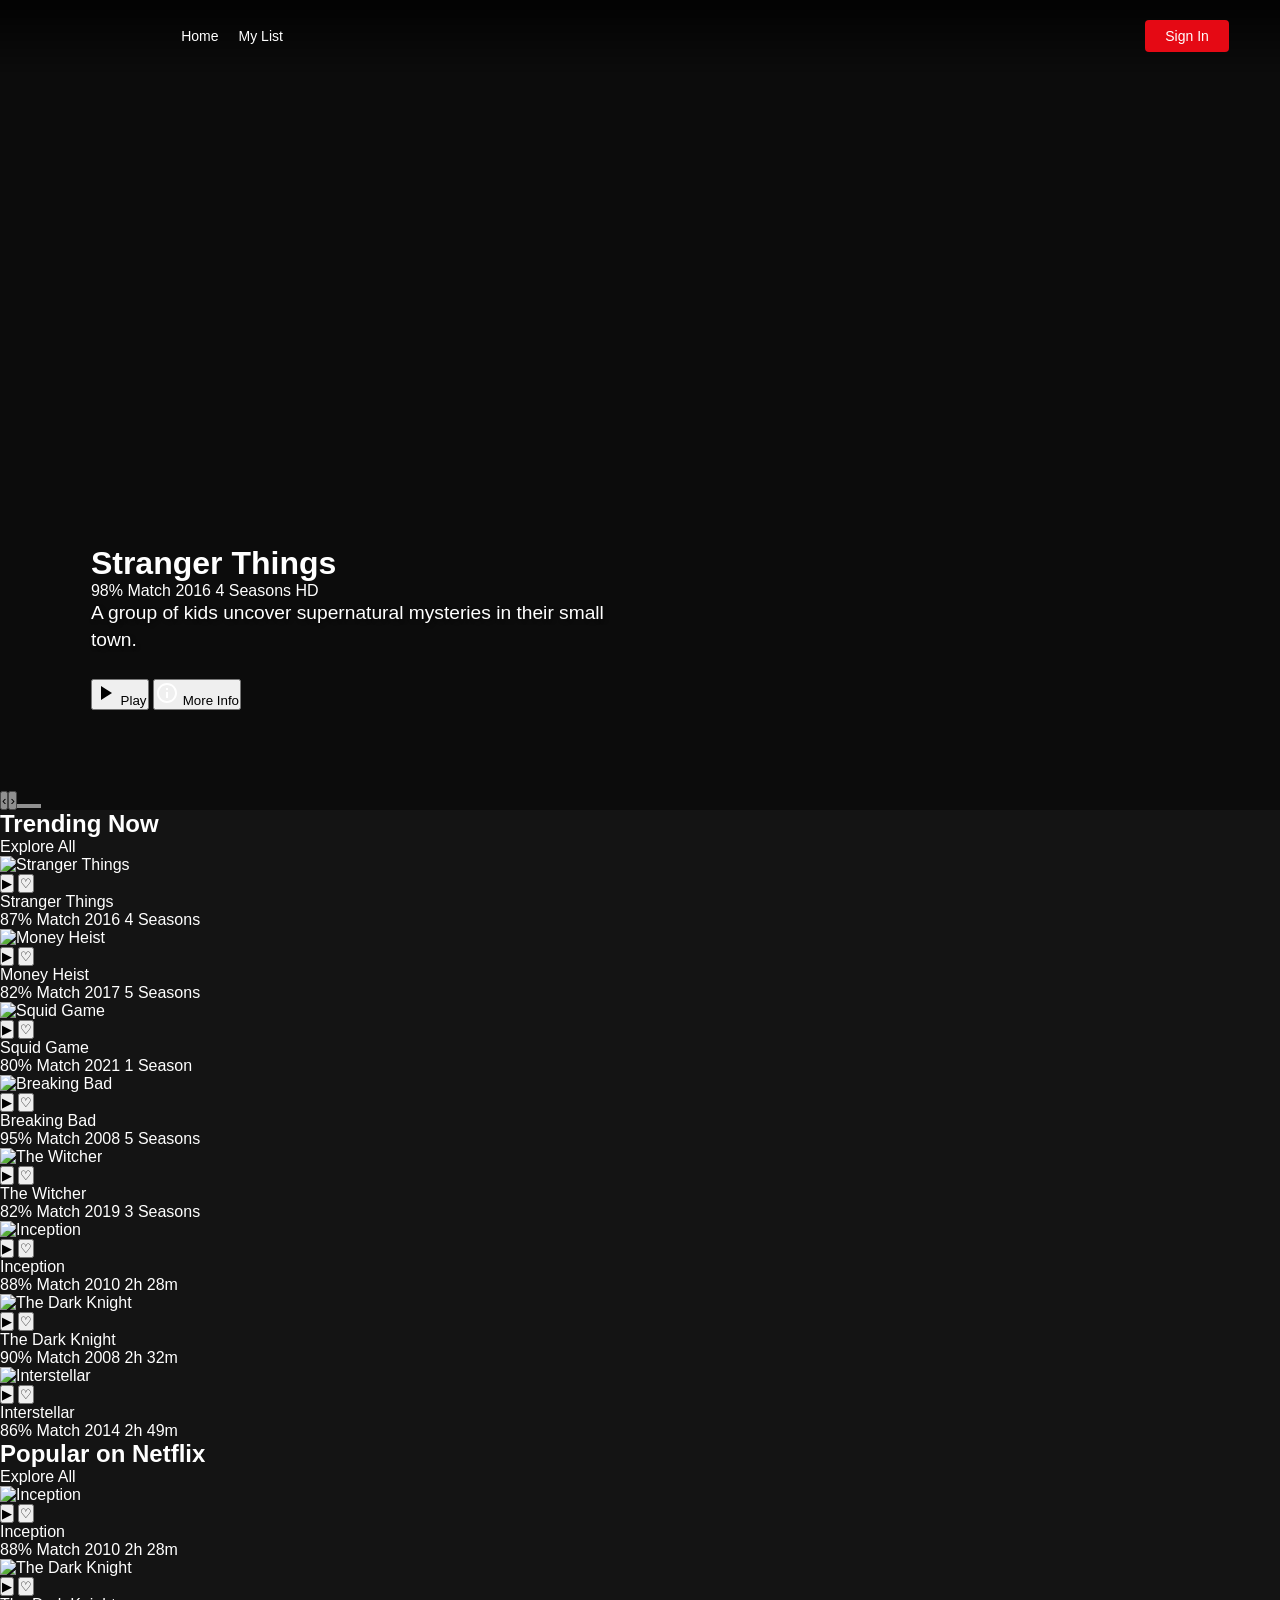
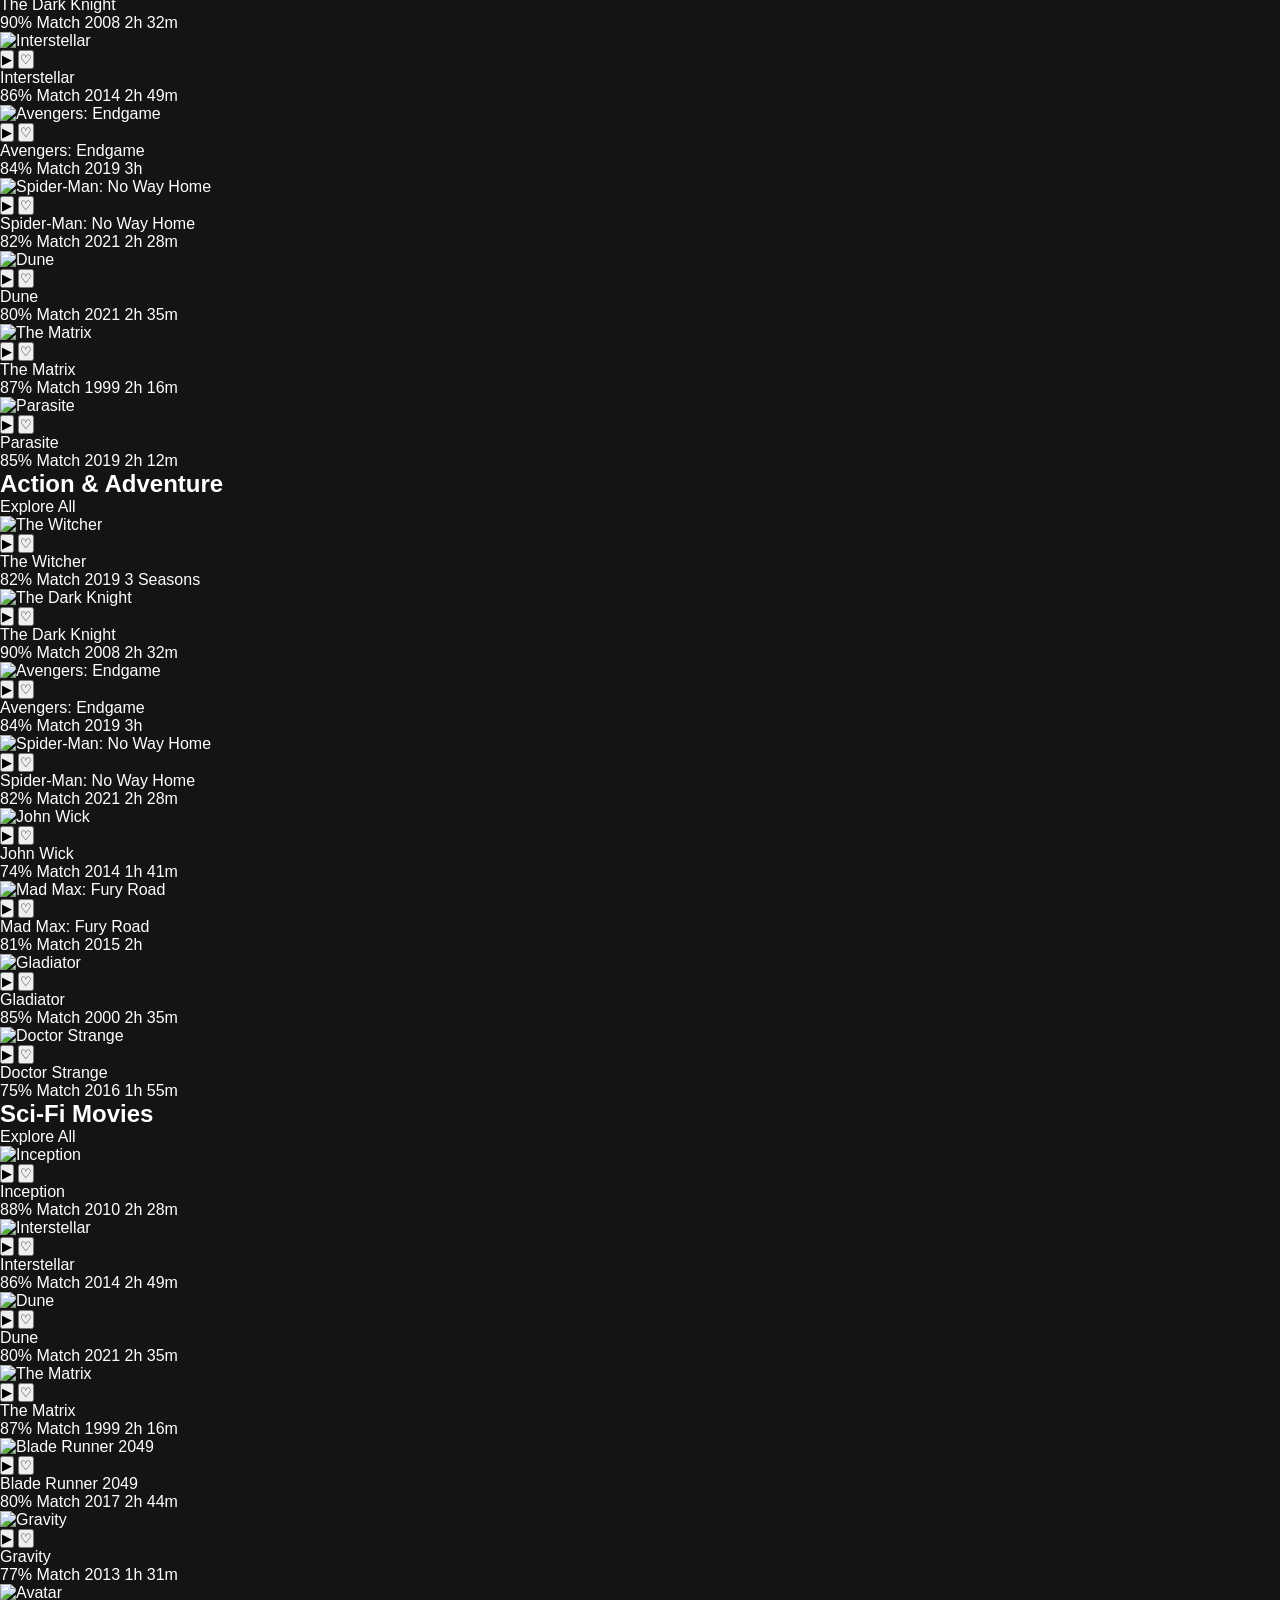
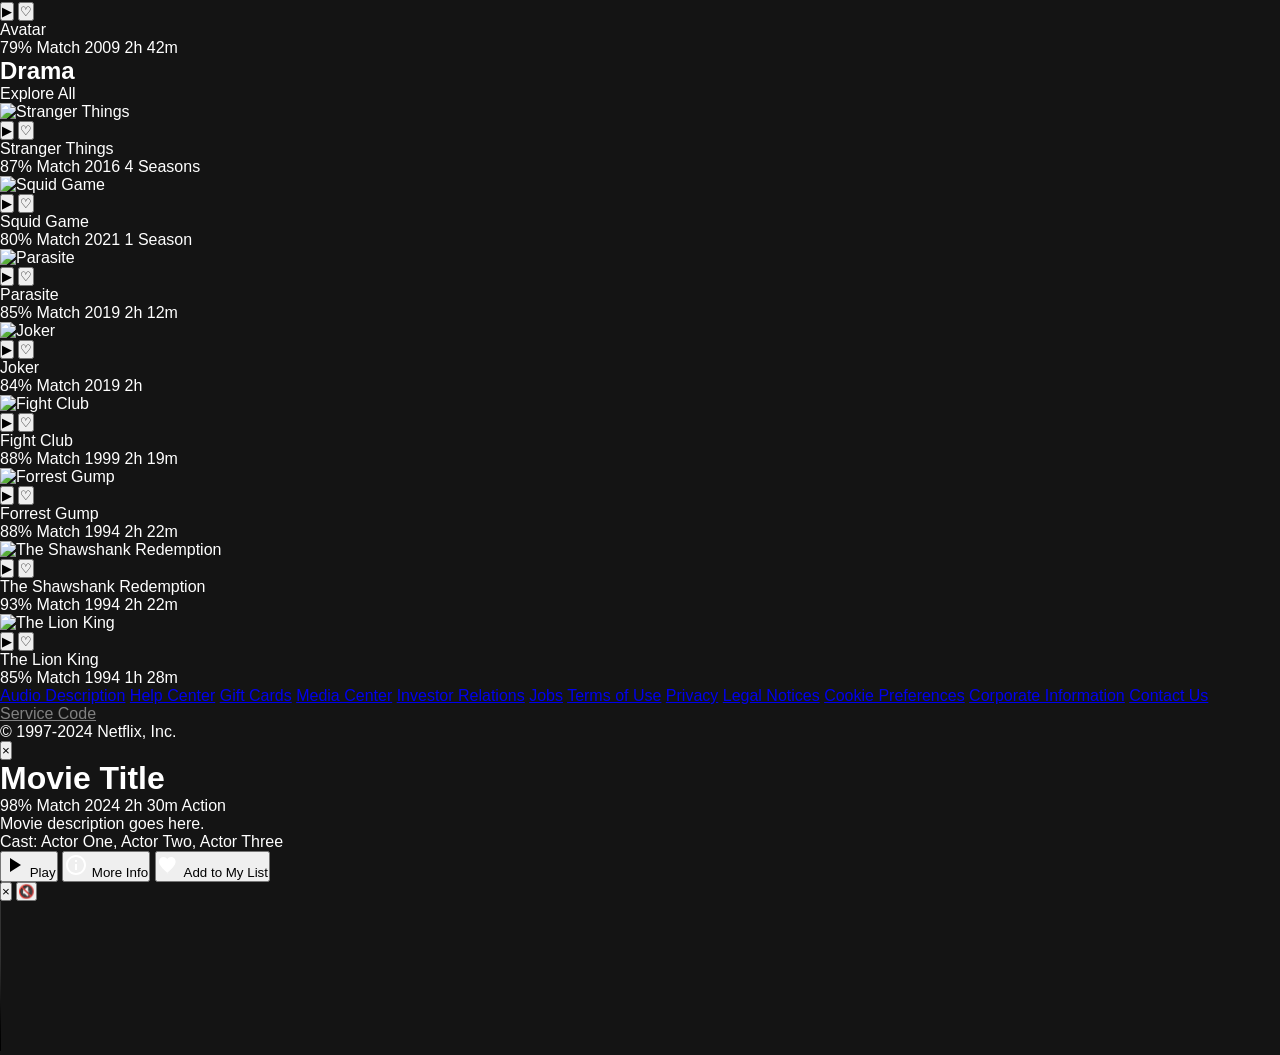
==== commit 5881c09c: "feat(ui): trailer hover previews, continue-watching row, hero crossfade, player controls & keyboard " ====
--- a/frontend/index.html
+++ b/frontend/index.html
@@ -81,6 +81,7 @@
         <!-- Hero Section -->
         <div class="hero" id="hero">
             <div class="hero-overlay"></div>
+            <img id="heroBg" class="hero-bg" src="" alt="">
 
             <!-- carousel controls -->
             <button class="hero-control hero-prev" aria-label="Previous" onclick="prevHero()">‹</button>
@@ -186,6 +187,7 @@
     <!-- Video Player Overlay -->
     <div id="videoPlayer" class="video-overlay" aria-hidden="true">
         <button class="video-close" onclick="closeVideoPlayer()" aria-label="Close video">×</button>
+        <button class="video-mute" id="videoMuteBtn" onclick="toggleMute()" aria-label="Mute/Unmute">🔇</button>
         <div class="video-wrapper">
             <video id="videoPlayerTag" controls crossorigin playsinline></video>
         </div>
--- a/frontend/css/style.css
+++ b/frontend/css/style.css
@@ -364,6 +364,7 @@
     max-width: 550px; 
 }
 .hero-bg {
+.hero-bg {
     position: absolute;
     top: 0;
     left: 0;
@@ -371,10 +372,37 @@
     height: 100%;
     object-fit: cover; 
     object-position: top center; 
-    
-    z-index: 0;
-}
-
+    opacity: 0;
+    transition: opacity 900ms ease-in-out;
+}
+.hero-bg.visible { opacity: 1; }
+
+/* Poster trailer preview */
+.poster-trailer {
+    position: absolute;
+    inset: 0;
+    width: 100%;
+    height: 100%;
+    object-fit: cover;
+    border-radius: 4px;
+    z-index: 15;
+}
+
+/* Continue watching row */
+.continue-row .poster-card { width: 240px; }
+.continue-card { display: flex; gap: 12px; align-items: center; background: transparent; padding: 8px; }
+.continue-thumb { width: 140px; height: 78px; object-fit: cover; border-radius: 4px; }
+.progress-wrap { width: calc(100% - 160px); }
+.progress-bar { height: 8px; background: rgba(255,255,255,0.12); border-radius: 4px; overflow: hidden; }
+.progress-fill { height: 100%; background: var(--netflix-red); width: 0%; transition: width 300ms ease; }
+.progress-meta { font-size: 12px; color: #b3b3b3; margin-top: 6px; }
+
+/* Video overlay controls */
+.video-mute { position: absolute; top: 16px; right: 68px; z-index: 30; background: rgba(0,0,0,0.6); color: white; border: none; padding: 8px 10px; border-radius: 4px; cursor: pointer; }
+.video-mute:hover { background: rgba(0,0,0,0.8); }
+
+/* small tweaks */
+.poster-card:focus { outline: 2px solid rgba(255,255,255,0.12); }
         .hero-title {
             font-size: 64px;
             font-weight: 700;
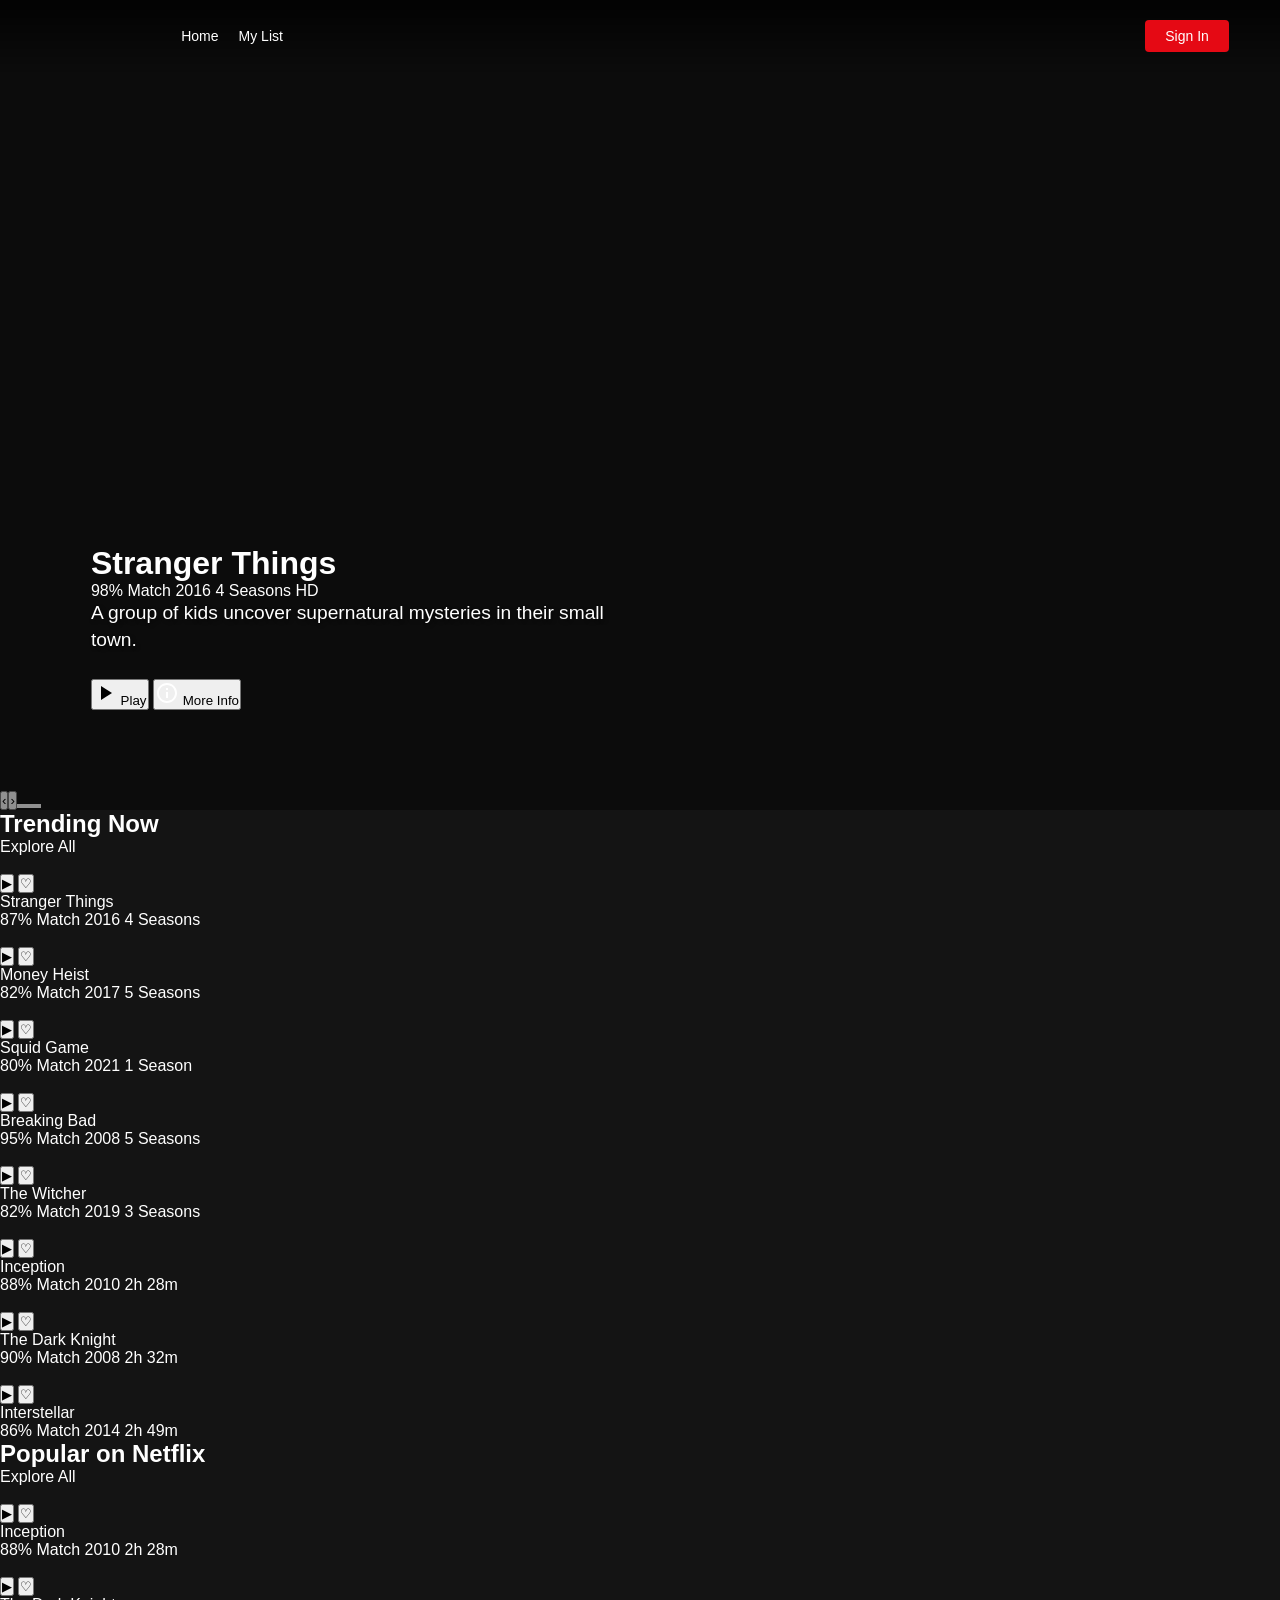
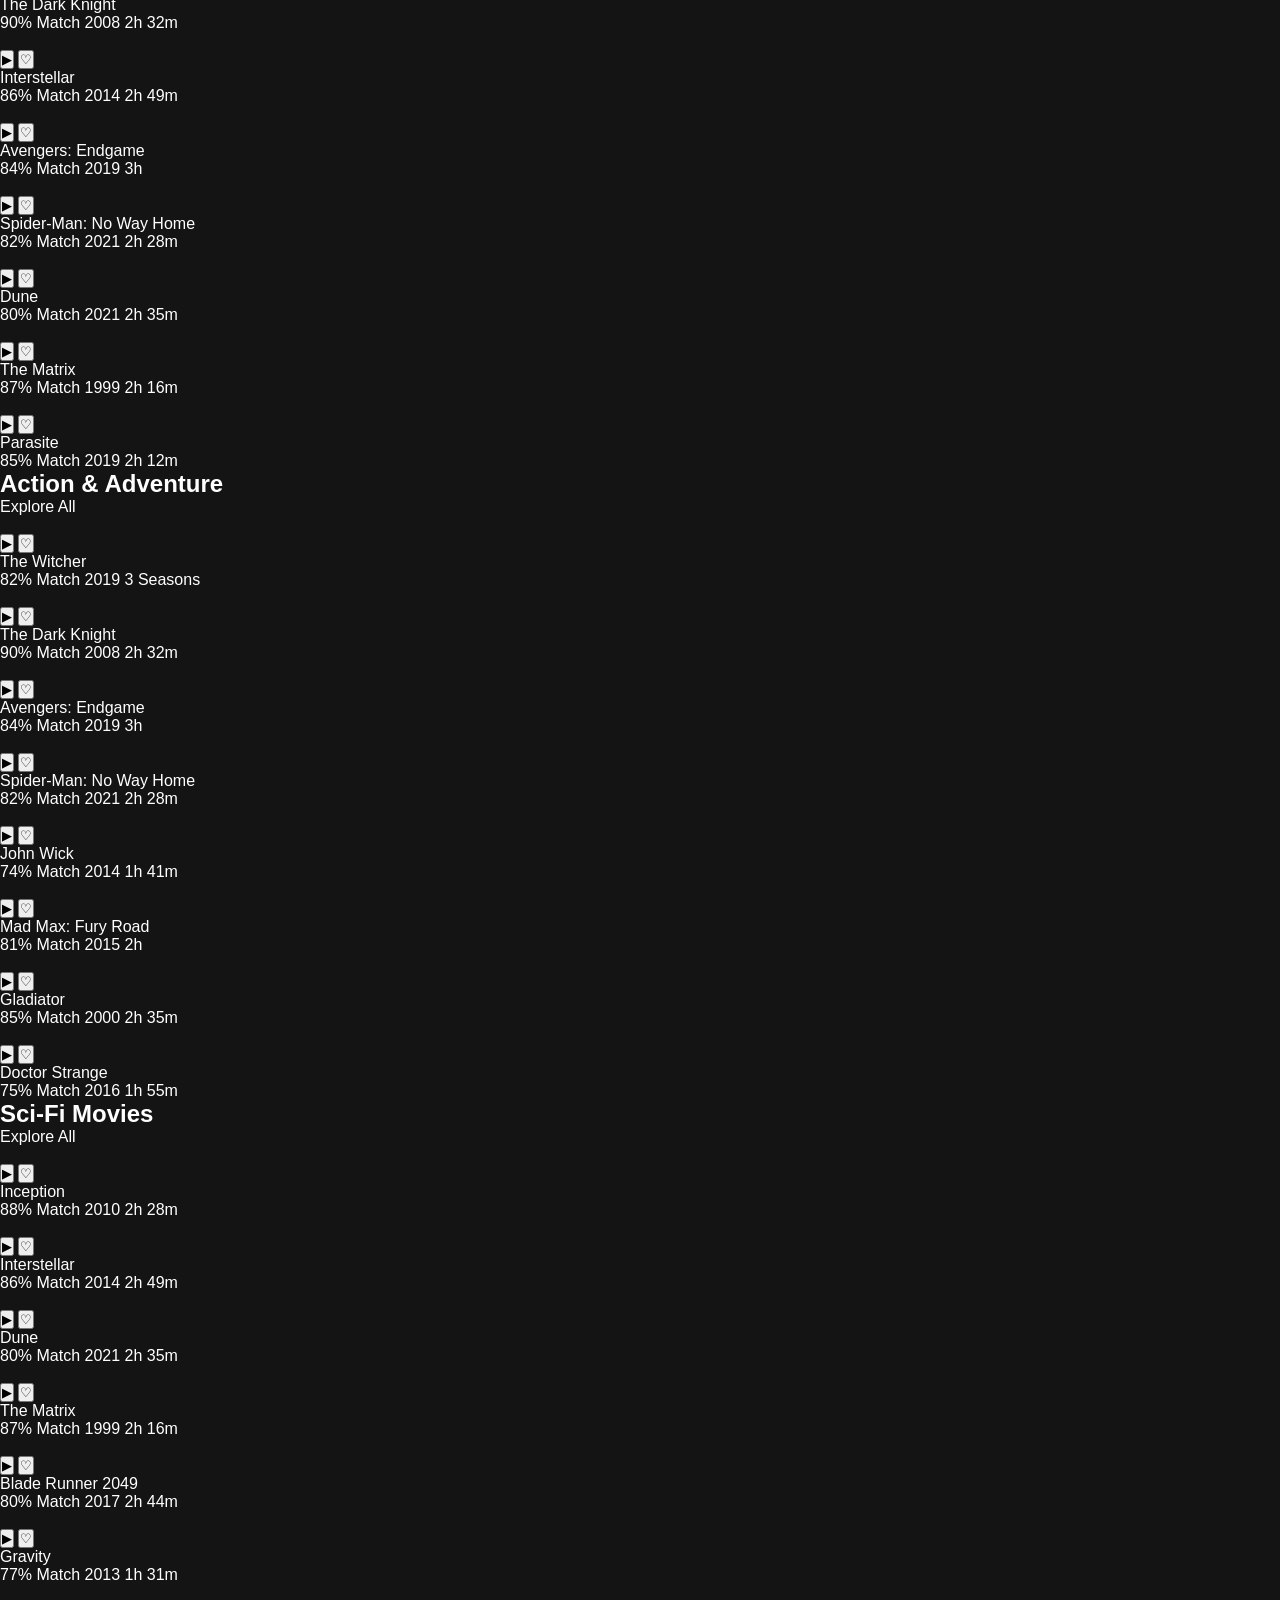
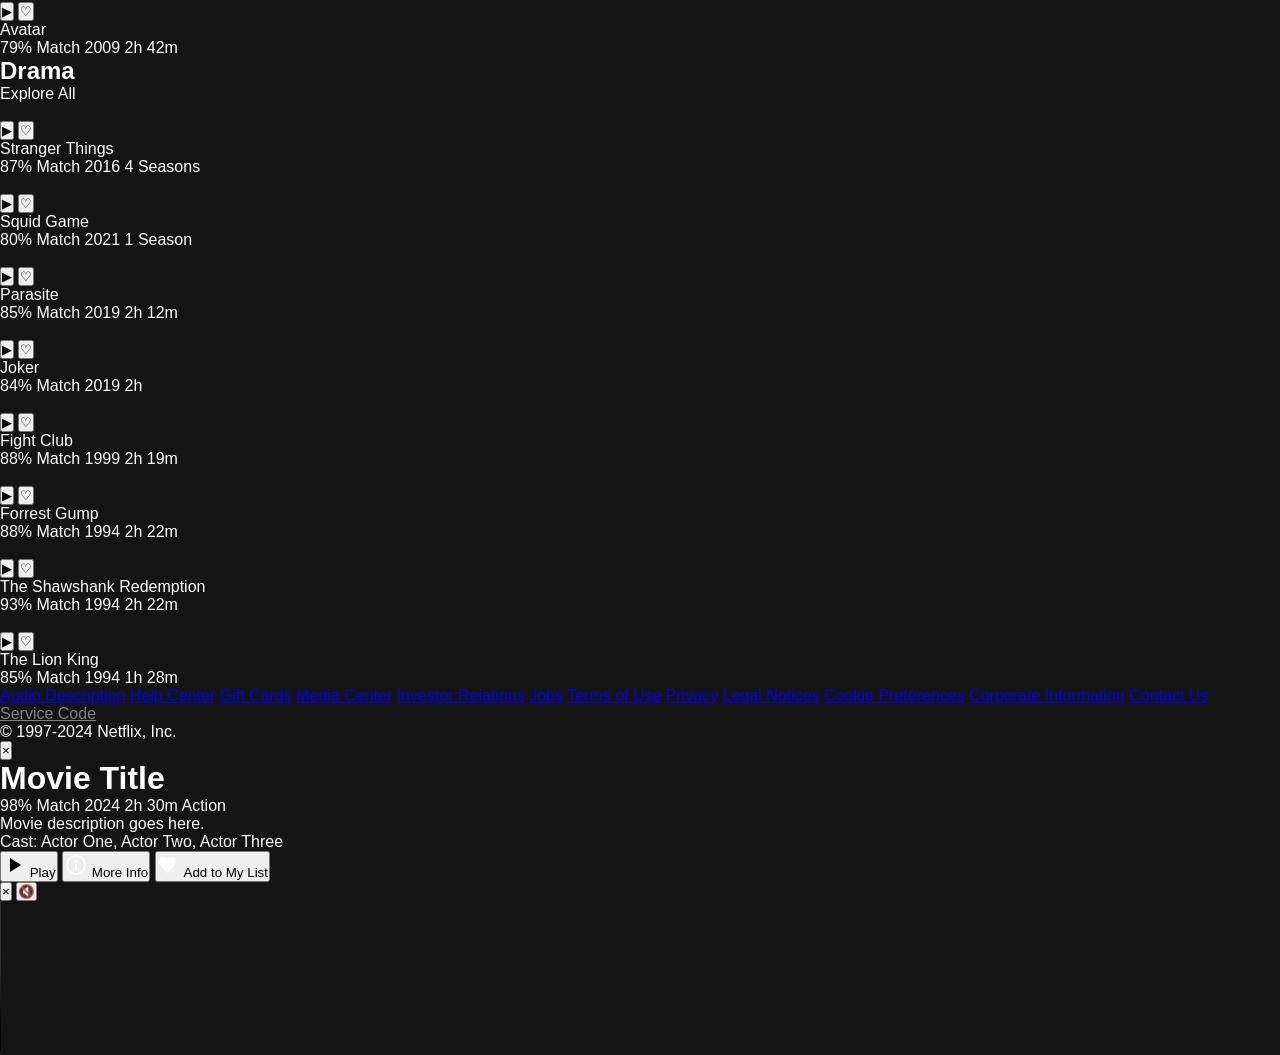
==== commit ac443b52: "feat(ui): polish hero typography, poster hover, add settings modal (autoplay previews) Improve hero " ====
--- a/frontend/index.html
+++ b/frontend/index.html
@@ -66,15 +66,18 @@
                         </svg>
                         <span class="notifications-badge">2</span>
                     </div>
-                    <div class="profile-menu">
-                        <img src="https://i.pravatar.cc/150?img=3" alt="Profile" class="profile-avatar" id="profileAvatar">
-                        <span id="profileName" style="margin-left:8px;color:white;font-weight:500;font-size:14px;"></span>
-                        <div class="profile-dropdown">
-                            <a href="#">Account</a>
-                            <a href="#" onclick="logout()">Sign out of Netflix</a>
-                        </div>
+                <button class="settings-btn" id="settingsBtn" onclick="openSettings()" title="Settings">
+                    <svg width="20" height="20" viewBox="0 0 24 24" fill="white"><path d="M19.14 12.936a7.5 7.5 0 0 0 0-1.872l2.036-1.58a.5.5 0 0 0 .12-.64l-1.928-3.337a.5.5 0 0 0-.607-.22l-2.4.96a7.52 7.52 0 0 0-1.62-.94l-.36-2.52A.5.5 0 0 0 13.5 2h-3a.5.5 0 0 0-.496.42l-.36 2.52a7.52 7.52 0 0 0-1.62.94l-2.4-.96a.5.5 0 0 0-.607.22L2.7 8.844a.5.5 0 0 0 .12.64l2.036 1.58a7.5 7.5 0 0 0 0 1.872l-2.036 1.58a.5.5 0 0 0-.12.64l1.928 3.337a.5.5 0 0 0 .607.22l2.4-.96c.5.38 1.04.68 1.62.94l.36 2.52A.5.5 0 0 0 10.5 22h3a.5.5 0 0 0 .496-.42l.36-2.52c.57-.26 1.12-.56 1.62-.94l2.4.96a.5.5 0 0 0 .607-.22l1.928-3.337a.5.5 0 0 0-.12-.64l-2.036-1.58zM12 15.5A3.5 3.5 0 1 1 12 8.5a3.5 3.5 0 0 1 0 7z"/></svg>
+                </button>
+                <div class="profile-menu">
+                    <img src="https://i.pravatar.cc/150?img=3" alt="Profile" class="profile-avatar" id="profileAvatar">
+                    <span id="profileName" style="margin-left:8px;color:white;font-weight:500;font-size:14px;"></span>
+                    <div class="profile-dropdown">
+                        <a href="#">Account</a>
+                        <a href="#" onclick="logout()">Sign out of Netflix</a>
                     </div>
                 </div>
+            </div>
             </div>
         </nav>
 
@@ -98,13 +101,13 @@
                 </div>
                 <p class="hero-description" id="heroDescription">When a young boy disappears, his mother, a police chief and his friends must confront terrifying supernatural forces in order to get him back.</p>
                 <div class="hero-buttons">
-                    <button class="hero-btn hero-btn-primary" onclick="playMovie()">
+                    <button class="hero-btn hero-btn-primary hero-anim" onclick="playMovie()">
                         <svg width="24" height="24" viewBox="0 0 24 24" fill="black">
                             <path d="M8 5v14l11-7z"/>
                         </svg>
                         Play
                     </button>
-                    <button class="hero-btn hero-btn-secondary" onclick="showMovieDetail(window.selectedMovieId)">
+                    <button class="hero-btn hero-btn-secondary hero-anim" onclick="showMovieDetail(window.selectedMovieId)">
                         <svg width="24" height="24" viewBox="0 0 24 24" fill="white">
                             <path d="M11 7h2v2h-2zm0 4h2v6h-2zm1-9C6.48 2 2 6.48 2 12s4.48 10 10 10 10-4.48 10-10S17.52 2 12 2zm0 18c-4.41 0-8-3.59-8-8s3.59-8 8-8 8 3.59 8 8-3.59 8-8 8z"/>
                         </svg>
@@ -184,6 +187,19 @@
         </div>
     </div>
 
+    <!-- Settings Modal -->
+    <div id="settingsModal" class="settings-modal" aria-hidden="true">
+        <div class="settings-card">
+            <button class="modal-close" onclick="closeSettings()">×</button>
+            <h3>Settings</h3>
+            <label style="display:flex;align-items:center;gap:12px;margin-top:12px;">
+                <input type="checkbox" id="autoplayPreviewCheckbox"> Autoplay previews on hover
+            </label>
+            <p class="muted" style="margin-top:10px">Toggle poster trailer previews when hovering over posters.</p>
+            <div style="margin-top:14px"><button onclick="saveSettings()">Save</button> <button onclick="closeSettings()" style="background:#444;margin-left:8px">Close</button></div>
+        </div>
+    </div>
+
     <!-- Video Player Overlay -->
     <div id="videoPlayer" class="video-overlay" aria-hidden="true">
         <button class="video-close" onclick="closeVideoPlayer()" aria-label="Close video">×</button>
--- a/frontend/css/style.css
+++ b/frontend/css/style.css
@@ -21,7 +21,30 @@
             overflow-x: hidden;
         }
 
-        /* Login Page Styles */
+        /* Settings modal */
+.settings-modal {
+    position: fixed;
+    inset: 0;
+    display: none;
+    align-items: center;
+    justify-content: center;
+    background: rgba(0,0,0,0.5);
+    z-index: 9999;
+}
+.settings-card {
+    background: #111;
+    border-radius: 8px;
+    padding: 18px;
+    width: 360px;
+    color: #eee;
+    box-shadow: 0 12px 40px rgba(0,0,0,0.7);
+    position: relative;
+}
+.settings-card .modal-close { position: absolute; right: 8px; top: 6px; background:transparent;border:0;color:#fff;font-size:20px }
+.settings-card h3 { margin:0 0 8px 0 }
+.settings-card .muted { color:#999; font-size:13px }
+
+/* Login Page Styles */
         .auth-container {
             position: fixed;
             top: 0;
@@ -386,6 +409,7 @@
     object-fit: cover;
     border-radius: 4px;
     z-index: 15;
+    pointer-events: none;
 }
 
 /* Continue watching row */
@@ -408,7 +432,18 @@
             font-weight: 700;
             margin-bottom: 20px;
             text-shadow: 2px 2px 4px rgba(0,0,0,0.5);
-        }
+                    letter-spacing: -1px;
+                    transition: transform 500ms ease, opacity 500ms ease;
+                }
+
+        .hero-animate {
+            transform: translateY(-6px);
+            opacity: 0.98;
+        }
+
+        .hero-anim { transition: transform 400ms ease, box-shadow 400ms ease; }
+        .hero-anim:hover { transform: translateY(-4px); box-shadow: 0 6px 18px rgba(0,0,0,0.5); }
+
 
         .hero-info {
             display: flex;
@@ -604,9 +639,15 @@
         }
 
         .poster-card:hover {
-            transform: scale(1.05);
+                    transform: scale(1.03);
             z-index: 100;
         }
+
+        .poster-card { transition: transform 260ms ease, box-shadow 260ms ease; }
+        .poster-card:hover { box-shadow: 0 12px 30px rgba(0,0,0,0.6); }
+
+        .poster-overlay { padding: 10px; }
+
 
         .poster-image {
             width: 100%;
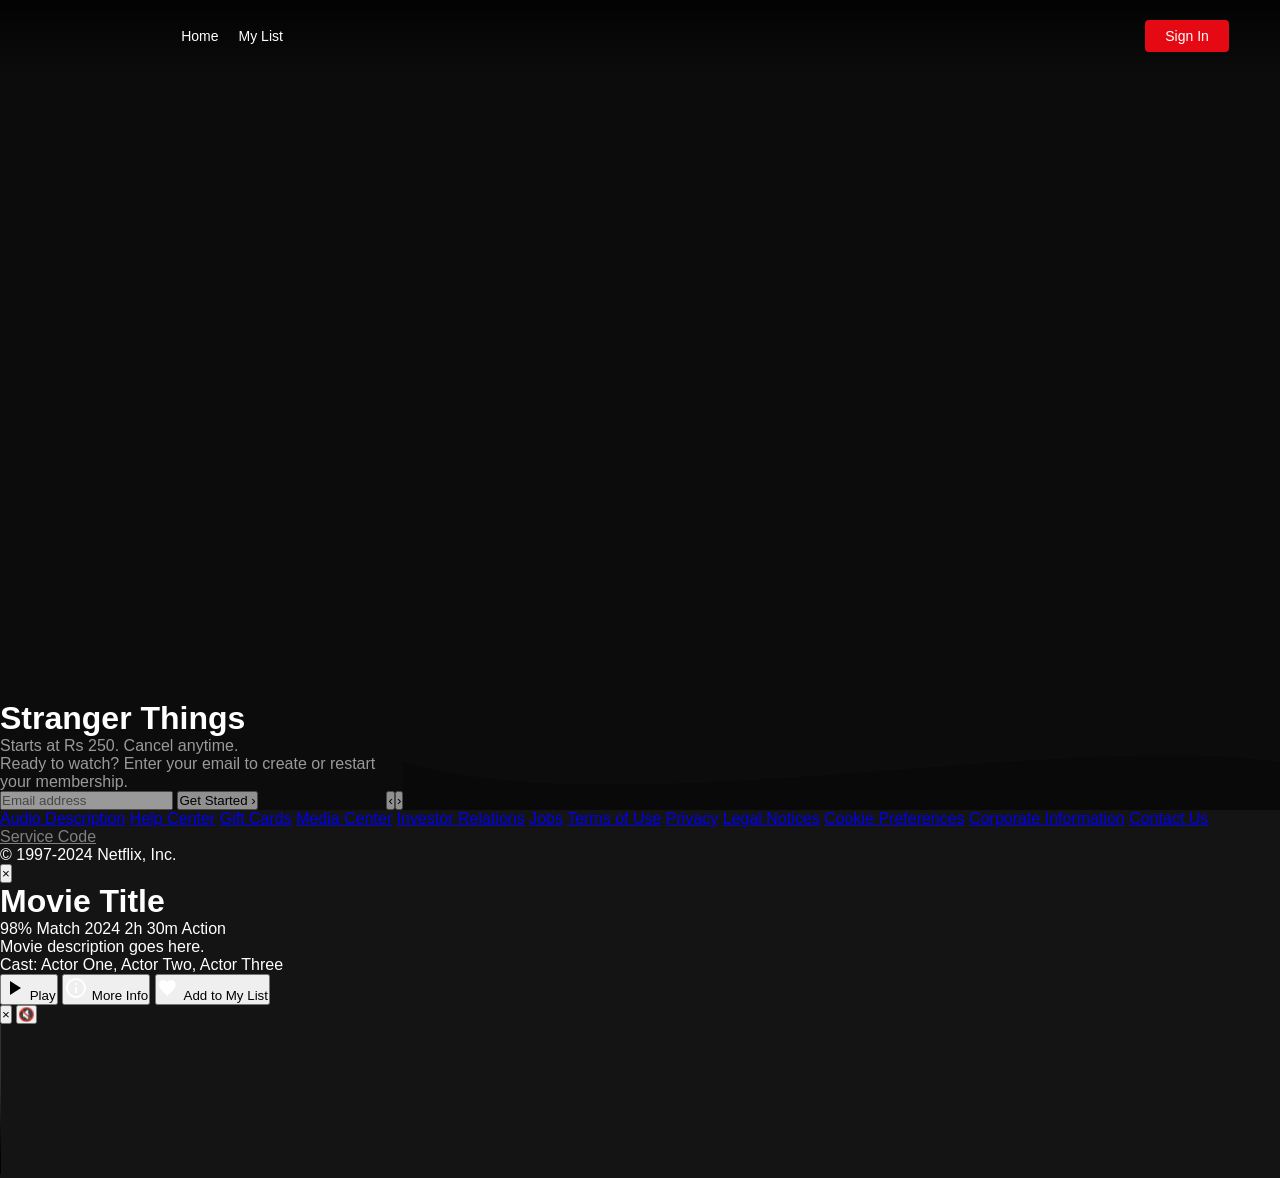
==== commit 456aa76c: "feat(ui): hero redesign — mosaic collage, centered CTA hero and show movies rows below Make hero mat" ====
--- a/frontend/index.html
+++ b/frontend/index.html
@@ -6,7 +6,7 @@
     <title>Netflix - Watch TV Shows Online, Watch Movies Online</title>
     <link rel="icon" href="https://assets.nflxext.com/us/ffe/siteui/common/icons/nfavicon.ico">
     <link rel="stylesheet" href="css/style.css">
-    <link rel="stylesheet" href="https://fonts.googleapis.com/css2?family=Roboto:wght@400;700&display=swap">
+    <link rel="stylesheet" href="https://fonts.googleapis.com/css2?family=Poppins:wght@300;400;600;700&family=Roboto:wght@400;700&display=swap">
     <script src="js/app.js" defer></script>
 
 </head>
@@ -83,37 +83,29 @@
 
         <!-- Hero Section -->
         <div class="hero" id="hero">
+            <div id="heroCollage" class="hero-collage" aria-hidden="true"></div>
+            <img id="heroBg" class="hero-bg" src="" alt="">
             <div class="hero-overlay"></div>
-            <img id="heroBg" class="hero-bg" src="" alt="">
+
+            <div class="hero-center">
+                <h1 class="hero-title" id="heroTitle">Unlimited movies, TV shows, and more</h1>
+                <p class="hero-subtitle">Starts at Rs 250. Cancel anytime.</p>
+                <p class="hero-subtext">Ready to watch? Enter your email to create or restart your membership.</p>
+                <form class="cta-form" onsubmit="handleHeroCTA(event)">
+                    <input id="heroEmail" class="cta-input" type="email" placeholder="Email address" aria-label="Email address">
+                    <button class="cta-button" type="submit">Get Started ›</button>
+                </form>
+            </div>
 
             <!-- carousel controls -->
             <button class="hero-control hero-prev" aria-label="Previous" onclick="prevHero()">‹</button>
             <button class="hero-control hero-next" aria-label="Next" onclick="nextHero()">›</button>
             <div class="hero-indicators" id="heroIndicators" aria-hidden="true"></div>
 
-            <div class="hero-content">
-                <h1 class="hero-title" id="heroTitle">Stranger Things</h1>
-                <div class="hero-info">
-                    <span class="hero-match">98% Match</span>
-                    <span class="hero-year">2016</span>
-                    <span class="hero-duration">4 Seasons</span>
-                    <span class="hero-rating">HD</span>
-                </div>
-                <p class="hero-description" id="heroDescription">When a young boy disappears, his mother, a police chief and his friends must confront terrifying supernatural forces in order to get him back.</p>
-                <div class="hero-buttons">
-                    <button class="hero-btn hero-btn-primary hero-anim" onclick="playMovie()">
-                        <svg width="24" height="24" viewBox="0 0 24 24" fill="black">
-                            <path d="M8 5v14l11-7z"/>
-                        </svg>
-                        Play
-                    </button>
-                    <button class="hero-btn hero-btn-secondary hero-anim" onclick="showMovieDetail(window.selectedMovieId)">
-                        <svg width="24" height="24" viewBox="0 0 24 24" fill="white">
-                            <path d="M11 7h2v2h-2zm0 4h2v6h-2zm1-9C6.48 2 2 6.48 2 12s4.48 10 10 10 10-4.48 10-10S17.52 2 12 2zm0 18c-4.41 0-8-3.59-8-8s3.59-8 8-8 8 3.59 8 8-3.59 8-8 8z"/>
-                        </svg>
-                        More Info
-                    </button>
-                </div>
+            <div class="hero-wave" aria-hidden="true">
+                <svg viewBox="0 0 1440 100" preserveAspectRatio="none" style="width:100%;height:80px;display:block">
+                    <path d="M0,40 C360,120 1080,0 1440,40 L1440,100 L0,100 Z" fill="#0f0f0f"></path>
+                </svg>
             </div>
         </div>
 
--- a/frontend/css/style.css
+++ b/frontend/css/style.css
@@ -396,7 +396,8 @@
     object-fit: cover; 
     object-position: top center; 
     opacity: 0;
-    transition: opacity 900ms ease-in-out;
+    transition: opacity 900ms ease-in-out, transform 700ms ease;
+    transform-origin: center top;
 }
 .hero-bg.visible { opacity: 1; }
 
@@ -520,6 +521,37 @@
     background: linear-gradient(to top, #141414, transparent);
     z-index: 1;
 }
+
+/* Hero collage and center */
+.hero-collage {
+    position: absolute;
+    inset: 0;
+    display: grid;
+    grid-template-columns: repeat(8, 1fr);
+    grid-auto-rows: 90px;
+    gap: 8px;
+    padding: 20px;
+    z-index: 0;
+}
+.hero-collage img { width: 100%; height: 100%; object-fit: cover; border-radius: 6px; filter: brightness(0.35) saturate(0.9); transform-origin: center; }
+
+.hero-center {
+    position: absolute;
+    left: 50%;
+    top: 48%;
+    transform: translate(-50%,-40%);
+    z-index: 3;
+    text-align: center;
+    color: white;
+    max-width: 920px;
+    padding: 0 20px;
+}
+.hero-subtitle { font-size: 18px; color: #e6e6e6; margin-top: 6px; margin-bottom: 10px; }
+.hero-subtext { color: #d1d1d1; margin-bottom: 18px; }
+.cta-form { display: flex; justify-content: center; gap: 12px; align-items: center; }
+.cta-input { background: rgba(255,255,255,0.06); border: none; padding: 16px 18px; border-radius: 4px; color: white; width: 420px; font-size: 16px; }
+.cta-button { background: var(--netflix-red); color: white; border: none; padding: 14px 22px; font-size: 18px; border-radius: 6px; cursor: pointer; }
+.cta-button:hover { background: #cf0812; }
 
 /* Hero carousel controls */
 .hero-control {
@@ -589,7 +621,7 @@
             padding: 40px 4%;
             position: relative;
             z-index: 10;
-            margin-top: -100px;
+            margin-top: 0;
         }
 
         .content-row {
@@ -647,6 +679,21 @@
         .poster-card:hover { box-shadow: 0 12px 30px rgba(0,0,0,0.6); }
 
         .poster-overlay { padding: 10px; }
+
+        /* mini-info shown on hover */
+        .mini-info { position: absolute; left: 12px; bottom: 58px; right: 12px; opacity: 0; transform: translateY(6px); transition: all 200ms ease; display: none; }
+        .poster-card:hover .mini-info { opacity: 1; transform: translateY(0); display: block; }
+        .mini-meta { color: #cfcfcf; font-size: 13px; margin-bottom: 8px; }
+        .mini-progress { height: 6px; background: rgba(255,255,255,0.08); border-radius: 4px; overflow: hidden; }
+        .mini-progress-fill { height: 100%; background: var(--netflix-red); width: 0%; transition: width 300ms ease; }
+
+        /* hover snapshot video */
+        .hover-snapshot-video { width: 320px; height: 180px; border-radius: 8px; display: block; }
+
+        /* adjust overlay-buttons visibility and layout */
+        .overlay-buttons { display: flex; gap: 8px; position: absolute; top: 10px; right: 10px; z-index: 20; opacity: 0; transform: translateY(-6px); transition: all 180ms ease; }
+        .poster-card:hover .overlay-buttons { opacity: 1; transform: translateY(0); }
+
 
 
         .poster-image {
@@ -1073,6 +1120,72 @@
     pointer-events: all;
 }
 
+/* Stronger Netflix-like overrides: hero, hero content, buttons, poster cards, modal */
+
+/* Navbar tweaks */
+.navbar {
+    background: rgba(10,10,10,0.9);
+    padding: 18px 4%;
+}
+.logo { width: 110px; height: 36px; background-size: contain; }
+.nav-links { gap: 24px; }
+
+/* Hero improvements */
+.hero {
+    height: 82vh;
+    min-height: 520px;
+    background-size: cover !important;
+    background-position: center center !important;
+    display: flex;
+    align-items: flex-end;
+    padding-bottom: 84px;
+}
+.hero-overlay { background: linear-gradient(180deg, rgba(0,0,0,0.15) 0%, rgba(0,0,0,0.85) 60%); }
+.hero-content { padding-left: 64px; max-width: 820px; }
+.hero-title { font-family: 'Poppins', 'Roboto', sans-serif; font-size: 72px; line-height: 1.02; letter-spacing: -1px; font-weight: 700; text-shadow: 2px 6px 30px rgba(0,0,0,0.7); margin-bottom: 18px; }
+.hero-description { font-size: 20px; max-width: 700px; color: rgba(255,255,255,0.95); margin-bottom: 22px; }
+
+/* Hero buttons more like Netflix */
+.hero-buttons { gap: 14px; }
+.hero-btn { border-radius: 6px; padding: 12px 22px; font-size: 18px; }
+.hero-btn-primary { background: white; color: black; font-weight: 700; }
+.hero-btn-secondary { background: rgba(109,109,110,0.65); color: white; }
+.hero-btn svg { filter: none; }
+
+/* Poster cards and hover behavior */
+.poster-card { width: 220px; transition: transform 260ms cubic-bezier(.2,.8,.2,1), box-shadow 260ms ease; }
+.poster-card:hover { transform: translateY(-10px) scale(1.12); z-index: 120; box-shadow: 0 28px 60px rgba(0,0,0,0.6); }
+.poster-image { height: 330px; border-radius: 6px; }
+.poster-overlay { background: linear-gradient(to top, rgba(0,0,0,0.9) 10%, transparent 60%); padding: 12px; }
+
+/* overlay buttons appear on hover, centered top-right */
+.overlay-buttons { top: 10px; right: 10px; display: none; }
+.poster-card:hover .overlay-buttons { display: flex; }
+.overlay-buttons button { padding: 8px 10px; border-radius: 6px; }
+
+/* Play badge centered on hover (small circular play) */
+.poster-card .hover-play { position: absolute; left: 50%; top: 50%; transform: translate(-50%,-50%); opacity: 0; transition: opacity 180ms ease; pointer-events: none; }
+.poster-card:hover .hover-play { opacity: 1; }
+
+/* Continue watching / modal tweaks */
+.modal-image { height: 480px; object-fit: cover; }
+.modal-body { padding: 28px; }
+.modal-title { font-size: 36px; }
+
+/* Responsive adjustments */
+@media (max-width: 980px) {
+    .hero-title { font-size: 44px; }
+    .poster-card { width: 180px; }
+    .poster-image { height: 260px; }
+}
+@media (max-width: 560px) {
+    .hero { height: 60vh; min-height: 360px; }
+    .hero-content { padding-left: 20px; }
+    .hero-title { font-size: 28px; }
+    .poster-card { width: 140px; }
+    .poster-image { height: 200px; }
+}
+
 /* Video Player Overlay */
 #videoPlayer {
     position: fixed;
